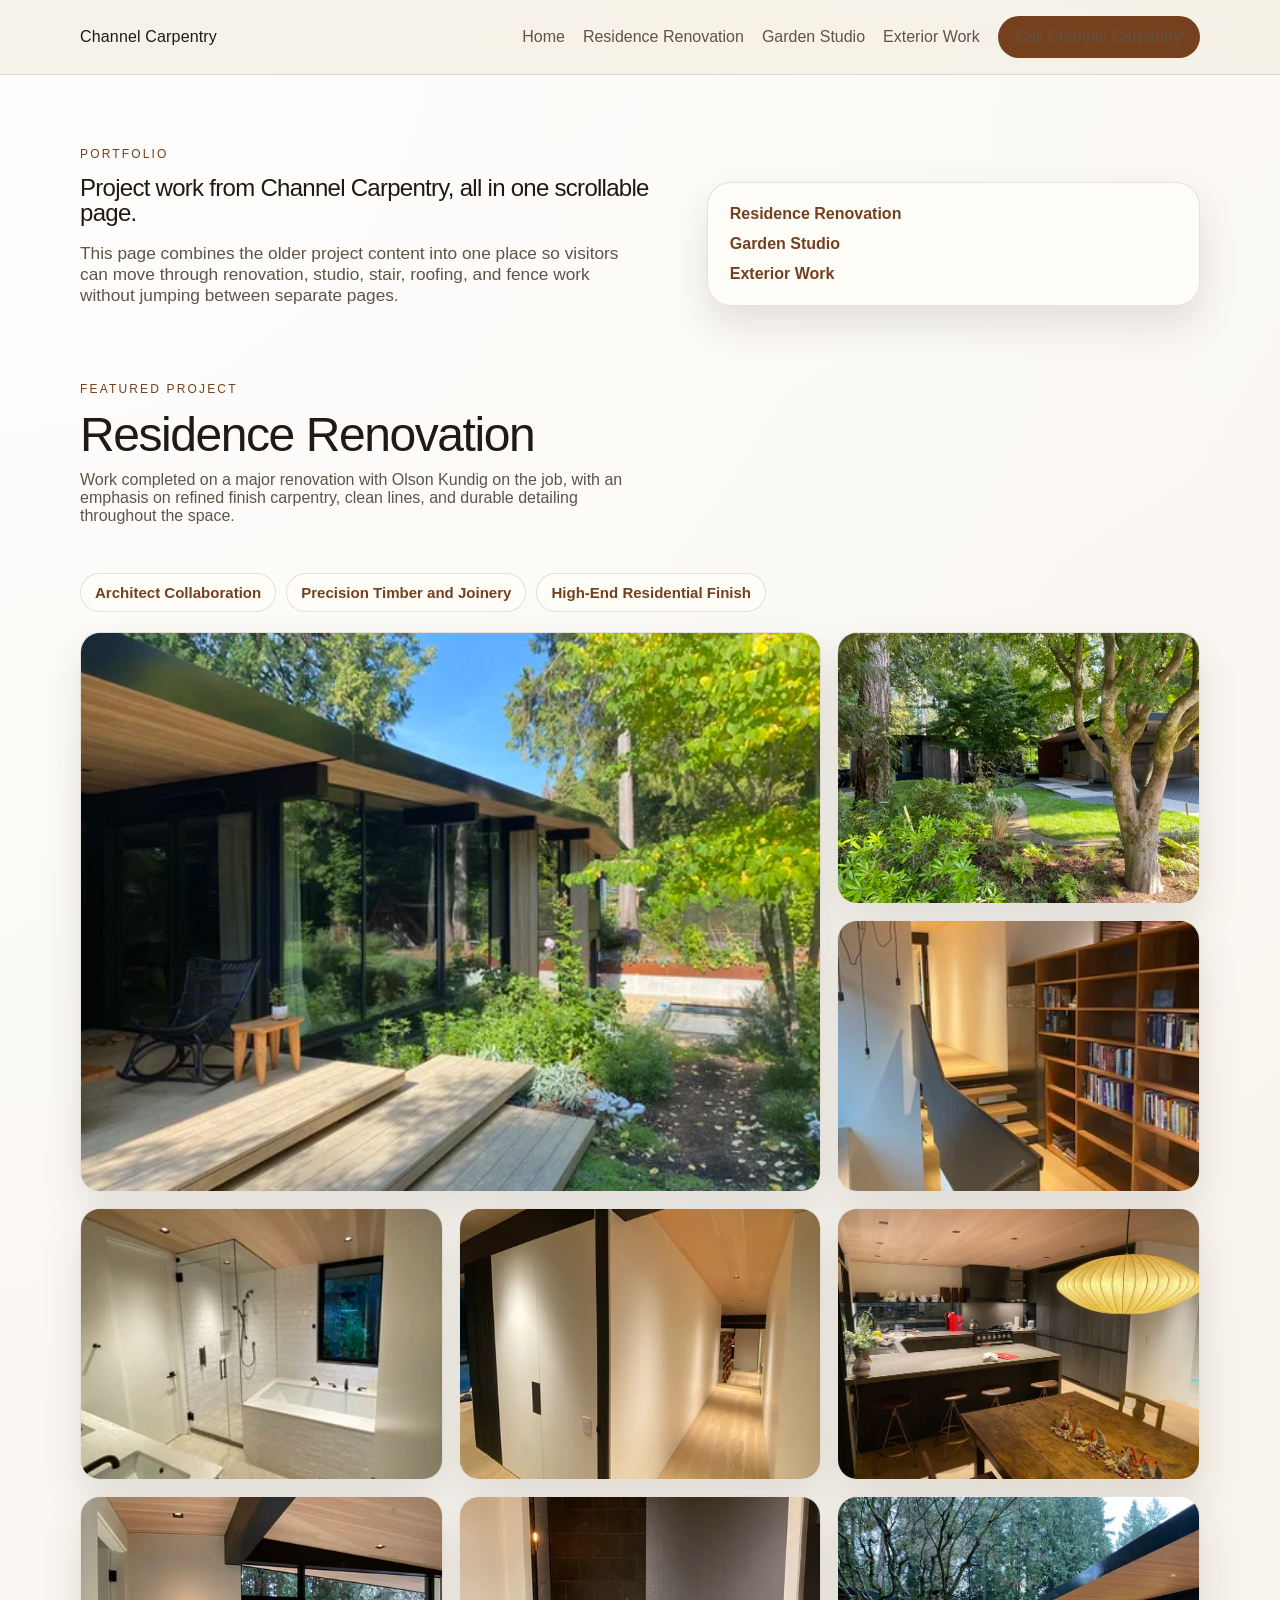
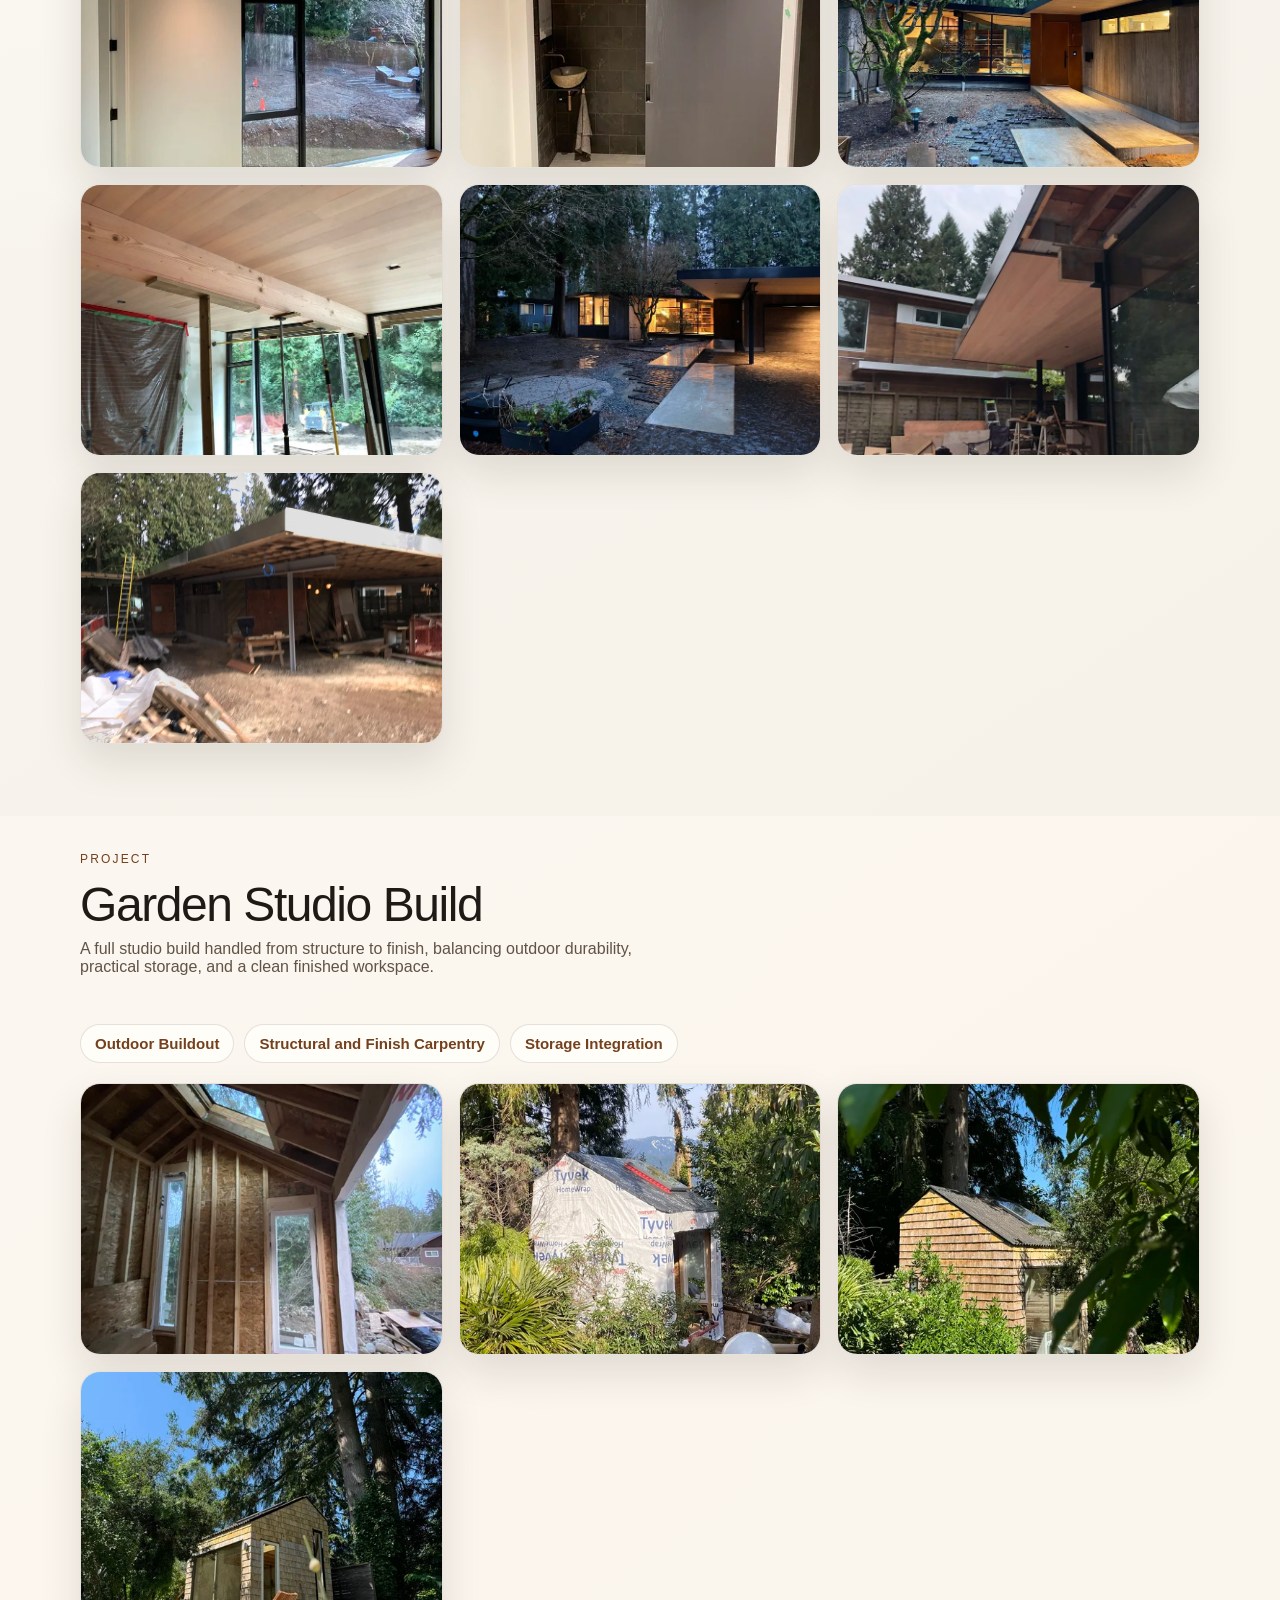
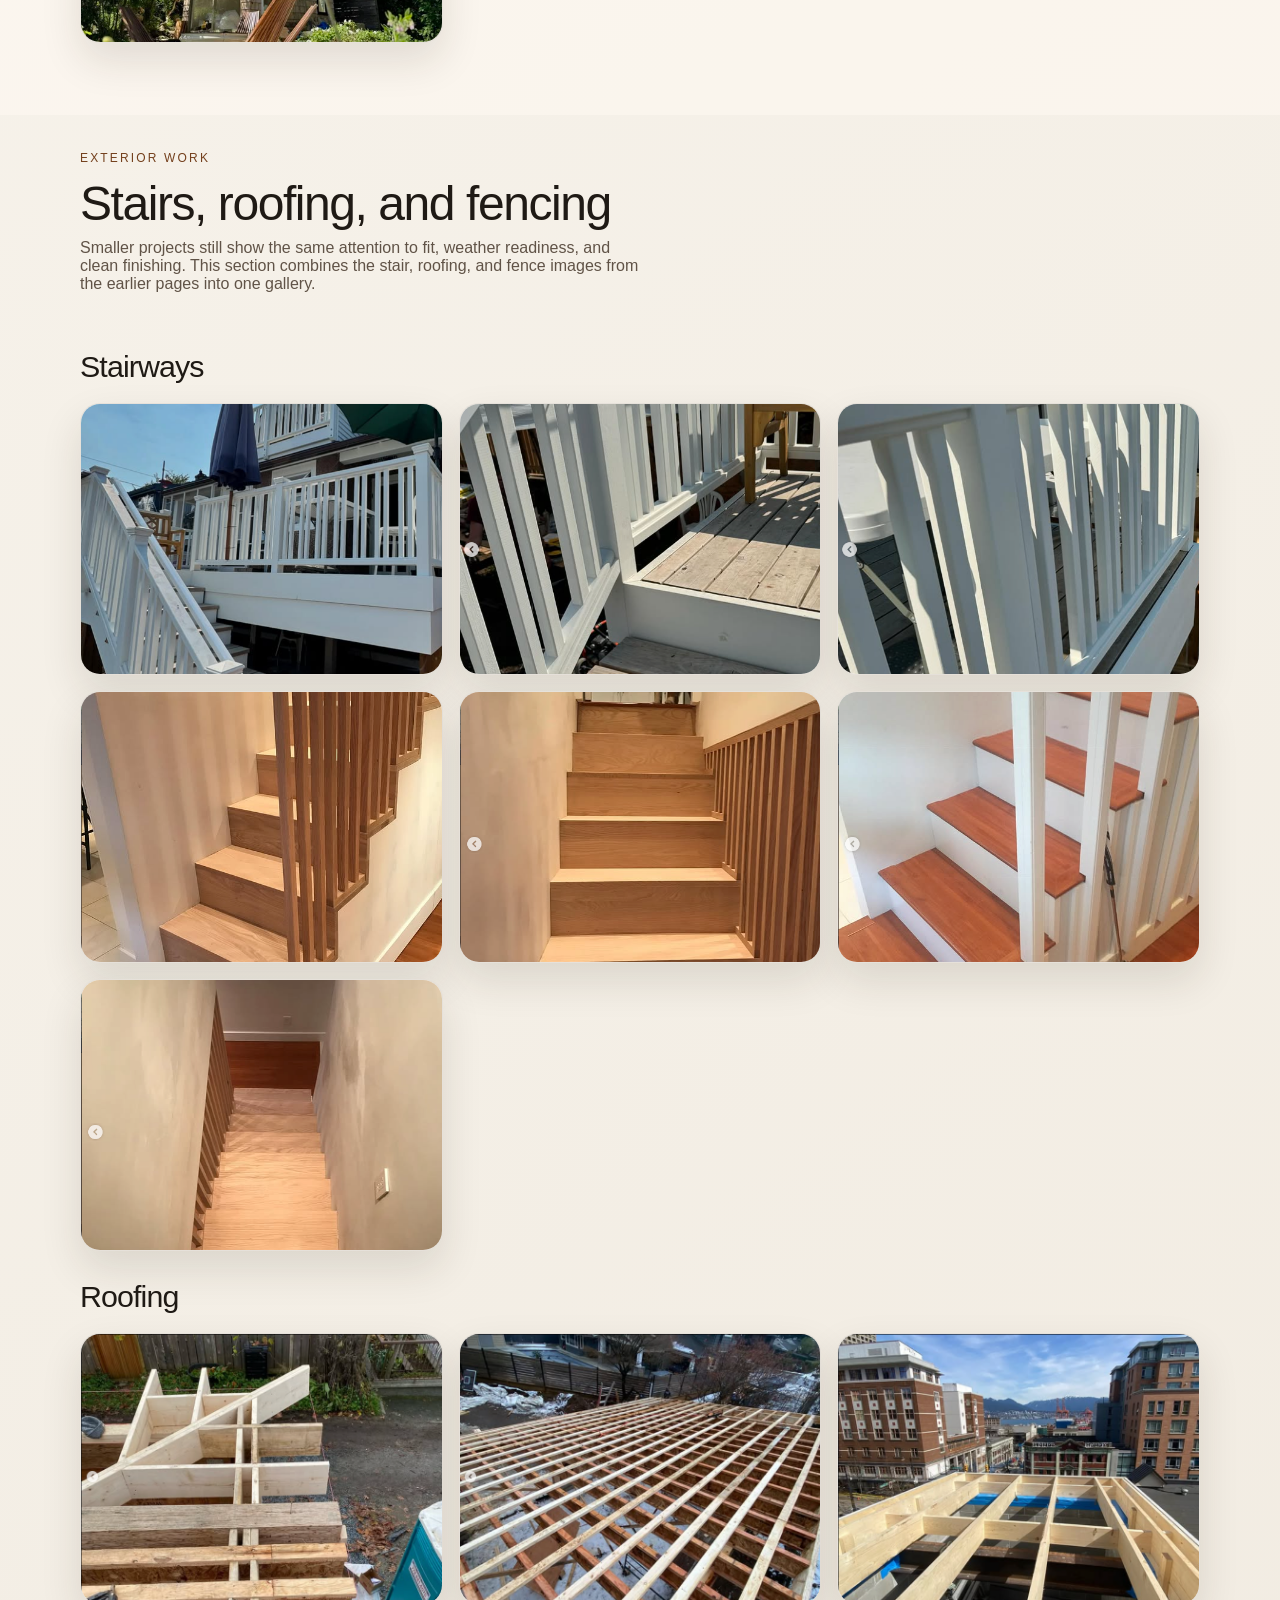
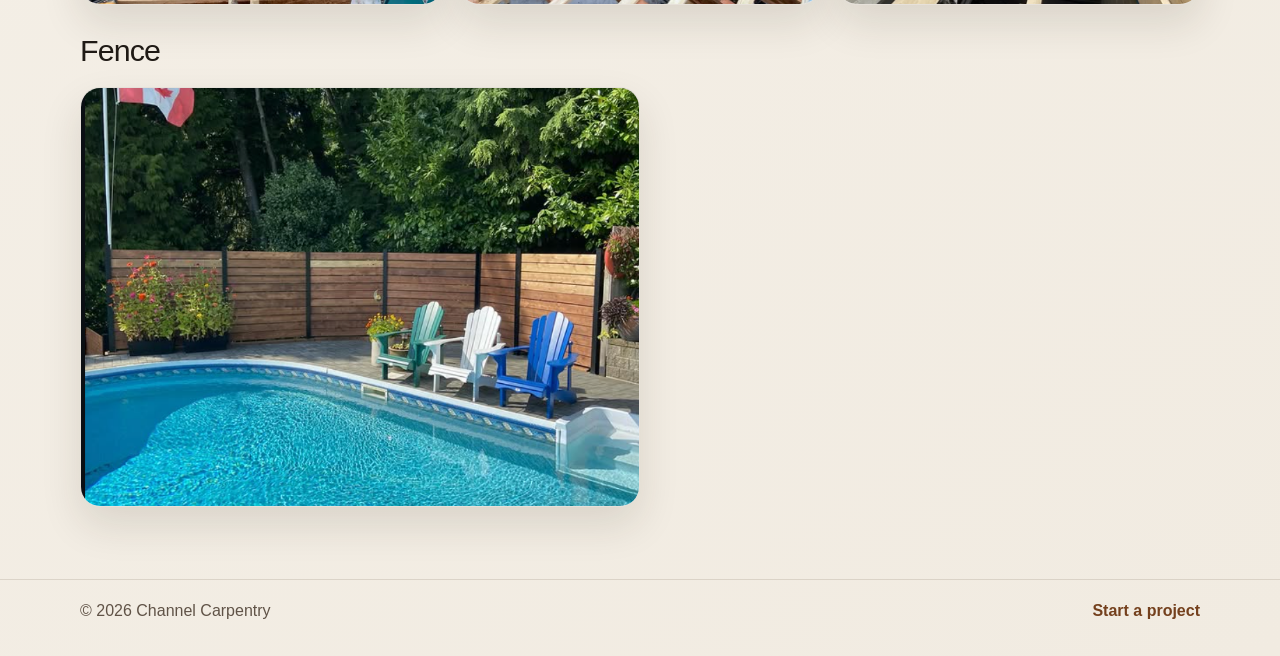
==== portfolio.html @ 4e29123a "Add files via upload" ====
<!DOCTYPE html>
<html lang="en">
  <head>
    <meta charset="UTF-8" />
    <meta name="viewport" content="width=device-width, initial-scale=1.0" />
    <title>Channel Carpentry | Portfolio</title>
    <meta
      name="description"
      content="Channel Carpentry portfolio featuring residential renovations, garden studio work, stairs, roofing, fencing, and exterior carpentry."
    />
    <link rel="stylesheet" href="index.css" />
  </head>
  <body>
    <a class="skip-link" href="#main">Skip to content</a>

    <header class="site-header">
      <div class="container topbar">
        <a class="brand" href="index.html">Channel Carpentry</a>
        <nav class="site-nav" aria-label="Primary navigation">
          <a href="index.html">Home</a>
          <a href="#olson-kundig">Residence Renovation</a>
          <a href="#garden-studio">Garden Studio</a>
          <a href="#exterior-work">Exterior Work</a>
          <a class="call-link" href="tel:+15551234567">Call Channel Carpentry</a>
        </nav>
      </div>
    </header>

    <main id="main">
      <section class="hero portfolio-hero">
        <div class="container portfolio-intro">
          <div>
            <p class="eyebrow">Portfolio</p>
            <h1>Project work from Channel Carpentry, all in one scrollable page.</h1>
            <p class="lead">
              This page combines the older project content into one place so visitors can move through renovation,
              studio, stair, roofing, and fence work without jumping between separate pages.
            </p>
          </div>
          <div class="portfolio-jump-list" aria-label="Portfolio sections">
            <a href="#olson-kundig">Residence Renovation</a>
            <a href="#garden-studio">Garden Studio</a>
            <a href="#exterior-work">Exterior Work</a>
          </div>
        </div>
      </section>

      <section class="section portfolio-section" id="olson-kundig">
        <div class="container portfolio-project">
          <div class="section-head">
            <p class="eyebrow">Featured project</p>
            <h2>Residence Renovation</h2>
            <p>
              Work completed on a major renovation with Olson Kundig on the job, with an emphasis on refined finish
              carpentry, clean lines, and durable detailing throughout the space.
            </p>
          </div>
          <div class="portfolio-meta">
            <span>Architect Collaboration</span>
            <span>Precision Timber and Joinery</span>
            <span>High-End Residential Finish</span>
          </div>
          <div class="portfolio-gallery portfolio-gallery-large">
            <img src="Images/Olson Kundig.webp" alt="Residence renovation overview" />
            <img src="Images/Olson Kundig 2.webp" alt="Hand-crafted panel detail" />
            <img src="Images/Olson Kundig 3.webp" alt="Cabinetry line detail" />
            <img src="Images/Olson Kundig 4.webp" alt="Interior detailing" />
            <img src="Images/Olson Kundig 5.webp" alt="Stair-side wood detailing" />
            <img src="Images/Olson Kundig 6.webp" alt="Built-in finish detail" />
            <img src="Images/Olson Kundig 8.webp" alt="Interior built-in bench" />
            <img src="Images/Olson Kundig 9.webp" alt="Architectural wood finish detail" />
            <img src="Images/Olson Kundig 10.webp" alt="Crafted joinery detail" />
            <img src="Images/Olson Kundig 11.webp" alt="Storage joinery closeup" />
            <img src="Images/Olson Kundig 12.webp" alt="Trim and wall detail" />
            <img src="Images/Olson Kundig 13.webp" alt="Stair and trim detail" />
            <img src="Images/Olson Kundig 14.webp" alt="Finished carpentry installation" />
          </div>
        </div>
      </section>

      <section class="section portfolio-section portfolio-section-muted" id="garden-studio">
        <div class="container portfolio-project">
          <div class="section-head">
            <p class="eyebrow">Project</p>
            <h2>Garden Studio Build</h2>
            <p>
              A full studio build handled from structure to finish, balancing outdoor durability, practical storage,
              and a clean finished workspace.
            </p>
          </div>
          <div class="portfolio-meta">
            <span>Outdoor Buildout</span>
            <span>Structural and Finish Carpentry</span>
            <span>Storage Integration</span>
          </div>
          <div class="portfolio-gallery">
            <img src="Images/Garden Studio.webp" alt="Garden studio overview" />
            <img src="Images/Garden Studio 2.webp" alt="Garden studio side view" />
            <img src="Images/Garden Studio 3.webp" alt="Garden studio cabinetry detail" />
            <img src="Images/Garden Studio 4.webp" alt="Garden studio interior finishing" />
          </div>
        </div>
      </section>

      <section class="section portfolio-section" id="exterior-work">
        <div class="container portfolio-project">
          <div class="section-head">
            <p class="eyebrow">Exterior work</p>
            <h2>Stairs, roofing, and fencing</h2>
            <p>
              Smaller projects still show the same attention to fit, weather readiness, and clean finishing. This section
              combines the stair, roofing, and fence images from the earlier pages into one gallery.
            </p>
          </div>

          <h3 class="portfolio-subhead">Stairways</h3>
          <div class="portfolio-gallery">
            <img src="Images/Outside Stairway.png" alt="Outside stairway overview" />
            <img src="Images/Outside Stairway 2.png" alt="Outside stairway framing and rails" />
            <img src="Images/Outside Stairway 3.png" alt="Outside stairway details" />
            <img src="Images/Stairway 1.png" alt="Stairway handrail and support" />
            <img src="Images/Stairway 2.png" alt="Stairway build work" />
            <img src="Images/Stairway 3.png" alt="Stairway joinery closeup" />
            <img src="Images/Strairway 4.png" alt="Additional stairway detail" />
          </div>

          <h3 class="portfolio-subhead">Roofing</h3>
          <div class="portfolio-gallery">
            <img src="Images/Roofing .png" alt="Roofing millwork and weather protection work" />
            <img src="Images/Roofing 2.png" alt="Roofing flashing and trim" />
            <img src="Images/Roofing 3.png" alt="Roofing edge and cladding finish" />
          </div>

          <h3 class="portfolio-subhead">Fence</h3>
          <div class="portfolio-gallery portfolio-gallery-single">
            <img src="Images/Garden fence.png" alt="Garden fence build and detail" />
          </div>
        </div>
      </section>
    </main>

    <footer class="site-footer">
      <div class="container footer-row">
        <p>© <span id="year"></span> Channel Carpentry</p>
        <p><a href="index.html#contact">Start a project</a></p>
      </div>
    </footer>

    <script src="index.js" defer></script>
  </body>
</html>
---- index.css ----
:root {
  --bg: #fbf8f2;
  --bg-strong: #f1ebe1;
  --surface: rgba(255, 253, 248, 0.92);
  --surface-strong: #fffdf8;
  --text: #1f1a15;
  --muted: #605347;
  --line: rgba(79, 57, 35, 0.14);
  --brand: #9f5c2d;
  --brand-dark: #74401d;
  --shadow: 0 18px 40px rgba(45, 29, 15, 0.12);
  --radius: 24px;
  --container: min(1120px, calc(100% - 32px));
  --sans: "Helvetica Neue", "Avenir Next", "Segoe UI", Arial, sans-serif;
}

*,
*::before,
*::after {
  box-sizing: border-box;
}

html {
  scroll-behavior: smooth;
}

body {
  margin: 0;
  font-family: var(--sans);
  color: var(--text);
  background:
    radial-gradient(circle at top left, rgba(255, 255, 255, 0.92), transparent 34%),
    linear-gradient(145deg, var(--bg), var(--bg-strong));
}

a {
  color: inherit;
}

img {
  display: block;
  max-width: 100%;
}

h1,
h2,
h3 {
  margin: 0;
  font-family: var(--sans);
  line-height: 1.05;
  font-weight: 300;
  letter-spacing: -0.03em;
}

p,
blockquote,
li,
label,
input,
select,
textarea,
button {
  font: inherit;
}

p,
blockquote {
  margin: 0;
  color: var(--muted);
}

.skip-link {
  position: absolute;
  left: -9999px;
}

.skip-link:focus {
  left: 16px;
  top: 16px;
  z-index: 100;
  background: #fff;
  padding: 10px 14px;
  border-radius: 999px;
}

.container {
  width: var(--container);
  margin: 0 auto;
}

.site-header {
  position: sticky;
  top: 0;
  z-index: 20;
  backdrop-filter: blur(14px);
  background: rgba(244, 239, 229, 0.82);
  border-bottom: 1px solid var(--line);
}

.topbar,
.footer-row {
  display: flex;
  align-items: center;
  justify-content: space-between;
  gap: 16px;
}

.topbar {
  min-height: 74px;
}

.brand {
  text-decoration: none;
  font-weight: 500;
  letter-spacing: 0.01em;
}

.site-nav {
  display: flex;
  flex-wrap: wrap;
  align-items: center;
  justify-content: flex-end;
  gap: 18px;
}

.site-nav a {
  text-decoration: none;
  color: var(--muted);
  font-weight: 400;
}

.site-nav a:hover,
.site-nav a:focus-visible,
.brand:hover,
.brand:focus-visible {
  color: var(--brand-dark);
}

.call-link,
.button {
  display: inline-flex;
  align-items: center;
  justify-content: center;
  border-radius: 999px;
  text-decoration: none;
  font-weight: 500;
}

.call-link {
  padding: 12px 18px;
  background: var(--brand-dark);
  color: #fff;
}

.hero,
.section {
  padding: 72px 0;
}

.hero-grid,
.contact-grid {
  display: grid;
  grid-template-columns: minmax(0, 1.05fr) minmax(320px, 0.95fr);
  gap: 28px;
  align-items: center;
}

.hero-copy h1 {
  font-size: clamp(2.8rem, 6vw, 5.1rem);
  max-width: 11ch;
}

.hero-logo-wrap {
  max-width: 520px;
}

.hero-logo {
  width: 100%;
  max-width: 520px;
  height: auto;
}

.eyebrow {
  margin-bottom: 14px;
  text-transform: uppercase;
  letter-spacing: 0.18em;
  font-size: 0.75rem;
  font-weight: 500;
  color: var(--brand-dark);
}

.lead {
  margin-top: 18px;
  max-width: 58ch;
  font-size: 1.08rem;
}

.hero-actions {
  display: flex;
  flex-wrap: wrap;
  gap: 14px;
  margin-top: 26px;
}

.button {
  border: 0;
  padding: 14px 22px;
  cursor: pointer;
  background: linear-gradient(135deg, var(--brand), #b8763f);
  color: #fff;
  box-shadow: var(--shadow);
}

.button-secondary {
  background: transparent;
  color: var(--brand-dark);
  border: 1px solid rgba(116, 64, 29, 0.2);
  box-shadow: none;
}

.hero-points {
  display: grid;
  gap: 10px;
  padding-left: 20px;
  margin: 28px 0 0;
  color: var(--muted);
}

.hero-media {
  margin: 0;
  overflow: hidden;
  border-radius: calc(var(--radius) + 8px);
  background: var(--surface-strong);
  border: 1px solid var(--line);
  box-shadow: var(--shadow);
}

.hero-media img {
  width: 100%;
  aspect-ratio: 4 / 5;
  object-fit: cover;
}

.section-head {
  max-width: 64ch;
  margin-bottom: 28px;
}

.section-head h2 {
  font-size: clamp(2rem, 4vw, 3rem);
  margin-bottom: 10px;
}

.services-section,
.contact-section {
  background: rgba(255, 250, 242, 0.55);
}

.reviews-section {
  background:
    linear-gradient(180deg, rgba(255, 255, 255, 0.12), rgba(159, 92, 45, 0.06)),
    transparent;
}

.portfolio-hero {
  padding-bottom: 40px;
}

.portfolio-intro {
  display: grid;
  grid-template-columns: minmax(0, 1.1fr) minmax(260px, 0.9fr);
  gap: 24px;
  align-items: end;
}

.portfolio-jump-list {
  display: grid;
  gap: 12px;
  padding: 22px;
  border: 1px solid var(--line);
  border-radius: var(--radius);
  background: var(--surface);
  box-shadow: var(--shadow);
}

.portfolio-jump-list a {
  text-decoration: none;
  color: var(--brand-dark);
  font-weight: 800;
}

.portfolio-section {
  padding-top: 36px;
}

.portfolio-section-muted {
  background: rgba(255, 250, 242, 0.55);
}

.portfolio-project {
  display: grid;
  gap: 20px;
}

.portfolio-meta {
  display: flex;
  flex-wrap: wrap;
  gap: 10px;
}

.portfolio-meta span {
  padding: 10px 14px;
  border-radius: 999px;
  border: 1px solid var(--line);
  background: var(--surface-strong);
  color: var(--brand-dark);
  font-size: 0.94rem;
  font-weight: 800;
}

.portfolio-gallery {
  display: grid;
  grid-template-columns: repeat(3, minmax(0, 1fr));
  gap: 16px;
}

.portfolio-gallery img {
  width: 100%;
  aspect-ratio: 4 / 3;
  object-fit: cover;
  border-radius: 20px;
  border: 1px solid var(--line);
  background: var(--surface-strong);
  box-shadow: var(--shadow);
}

.portfolio-gallery-large img:first-child {
  grid-column: span 2;
  grid-row: span 2;
  aspect-ratio: auto;
  min-height: 100%;
}

.portfolio-subhead {
  margin-top: 10px;
  font-size: clamp(1.4rem, 3vw, 1.9rem);
}

.portfolio-gallery-single {
  grid-template-columns: minmax(0, 560px);
}

.services-grid,
.reviews-grid {
  display: grid;
  grid-template-columns: repeat(2, minmax(0, 1fr));
  gap: 20px;
}

.info-card,
.review-card,
.contact-form,
.contact-panel {
  background: var(--surface);
  border: 1px solid var(--line);
  border-radius: var(--radius);
  box-shadow: var(--shadow);
}

.info-card,
.review-card {
  padding: 24px;
}

.info-card h3,
.review-card .reviewer {
  color: var(--text);
}

.info-card p,
.review-card blockquote {
  margin-top: 12px;
}

.stars {
  color: var(--brand);
  letter-spacing: 0.16em;
  margin-bottom: 12px;
}

.reviewer {
  margin-top: 16px;
  font-weight: 800;
}

.contact-copy {
  display: grid;
  gap: 16px;
}

.contact-panel {
  padding: 18px 20px;
}

.contact-label {
  font-size: 0.8rem;
  text-transform: uppercase;
  letter-spacing: 0.14em;
  color: var(--brand-dark);
}

.contact-value {
  margin-top: 6px;
  display: inline-block;
  text-decoration: none;
  color: var(--text);
  font-size: 1.2rem;
  font-weight: 500;
}

.contact-form {
  padding: 24px;
  display: grid;
  gap: 16px;
}

.contact-form label {
  display: grid;
  gap: 8px;
  color: var(--text);
  font-weight: 700;
}

.contact-form input,
.contact-form select,
.contact-form textarea {
  width: 100%;
  padding: 14px 16px;
  border: 1px solid rgba(79, 57, 35, 0.16);
  border-radius: 16px;
  background: #fffdf9;
  color: var(--text);
}

.contact-form textarea {
  resize: vertical;
  min-height: 140px;
}

.contact-form input:focus,
.contact-form select:focus,
.contact-form textarea:focus {
  outline: 2px solid rgba(159, 92, 45, 0.24);
  border-color: var(--brand);
}

.form-note {
  font-size: 0.92rem;
}

.site-footer {
  padding: 22px 0 36px;
  border-top: 1px solid var(--line);
}

.site-footer p {
  color: var(--muted);
}

.site-footer a {
  text-decoration: none;
  color: var(--brand-dark);
  font-weight: 800;
}

@media (max-width: 860px) {
  .hero,
  .section {
    padding: 56px 0;
  }

  .hero-grid,
  .contact-grid,
  .services-grid,
  .reviews-grid,
  .portfolio-intro,
  .portfolio-gallery {
    grid-template-columns: 1fr;
  }

  .hero-copy h1 {
    max-width: none;
  }

  .portfolio-gallery-large img:first-child {
    grid-column: auto;
    grid-row: auto;
    aspect-ratio: 4 / 3;
  }

  .topbar,
  .footer-row {
    flex-direction: column;
    align-items: flex-start;
    padding: 14px 0;
  }

  .site-nav {
    justify-content: flex-start;
  }

  .portfolio-gallery-single {
    grid-template-columns: 1fr;
  }
}

@media (max-width: 560px) {
  .site-nav {
    gap: 12px;
  }

  .call-link,
  .button,
  .button-secondary {
    width: 100%;
  }

  .hero-actions {
    display: grid;
  }
}
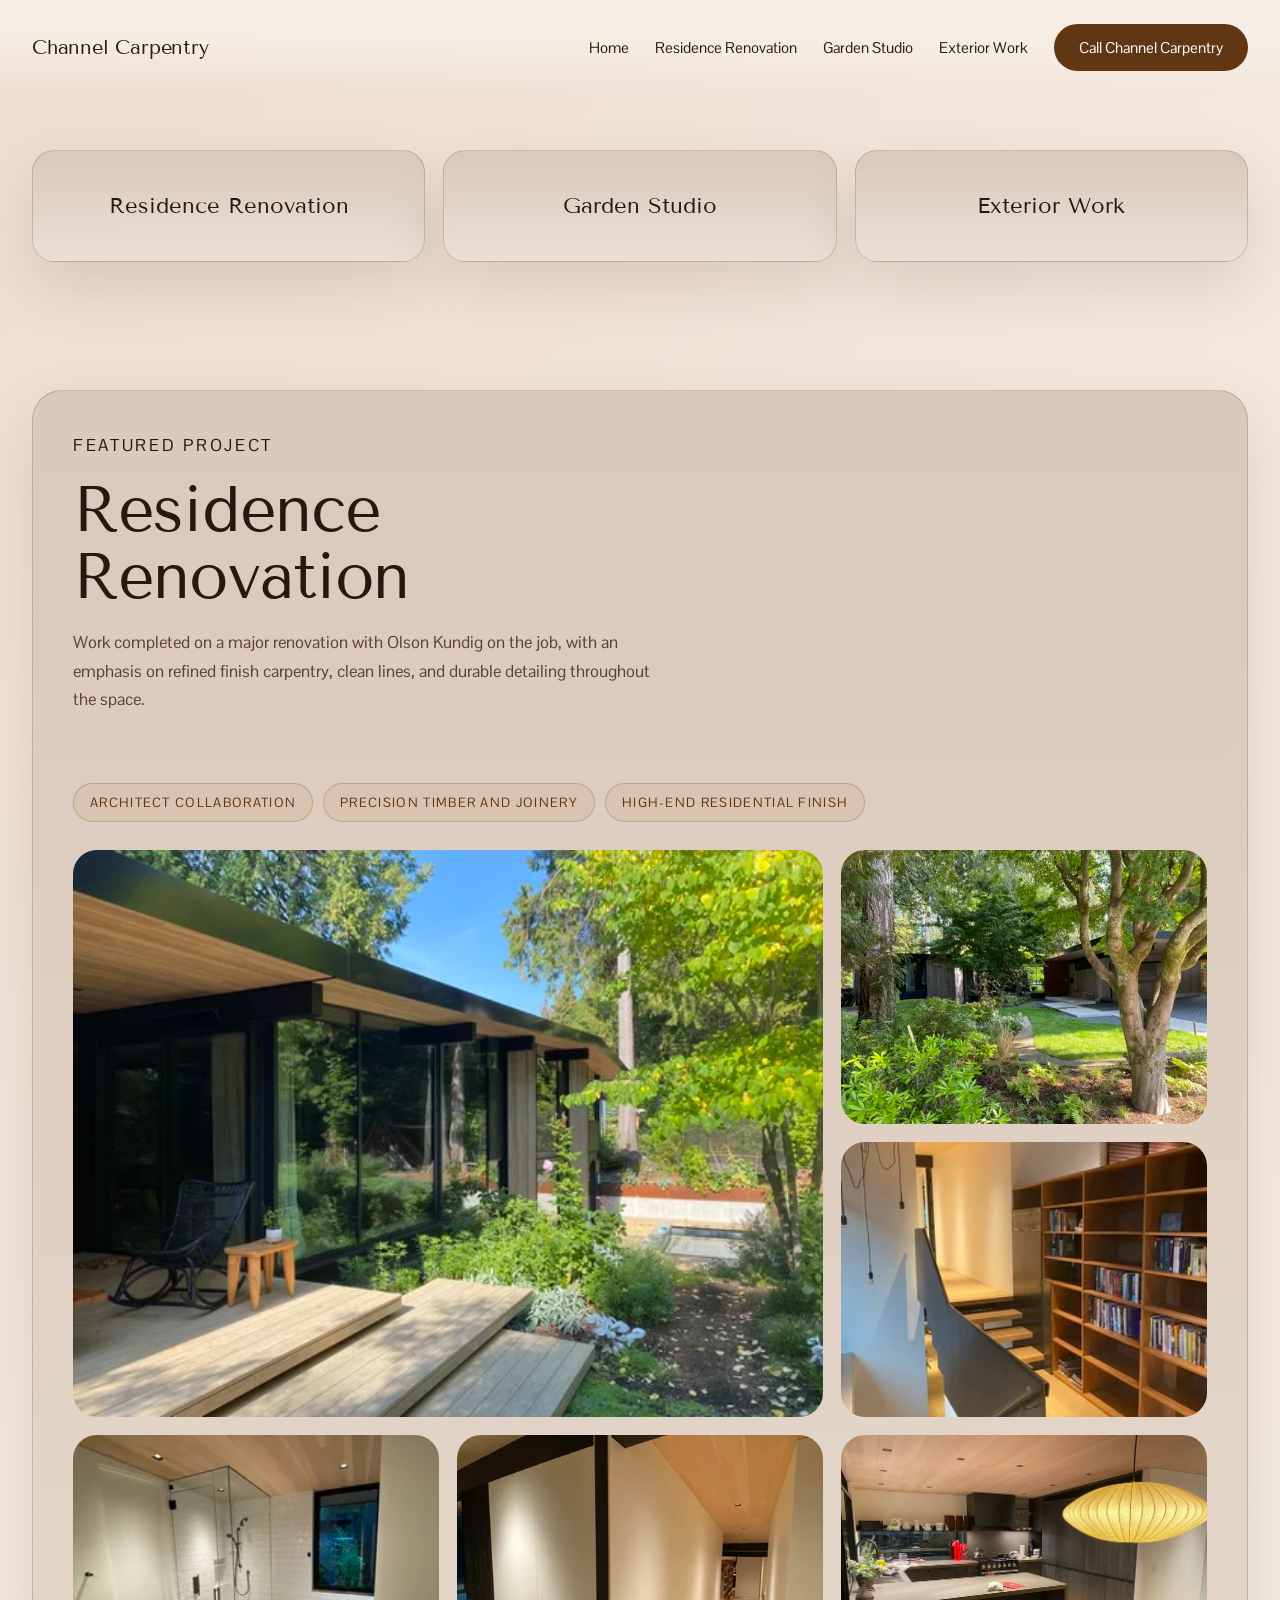
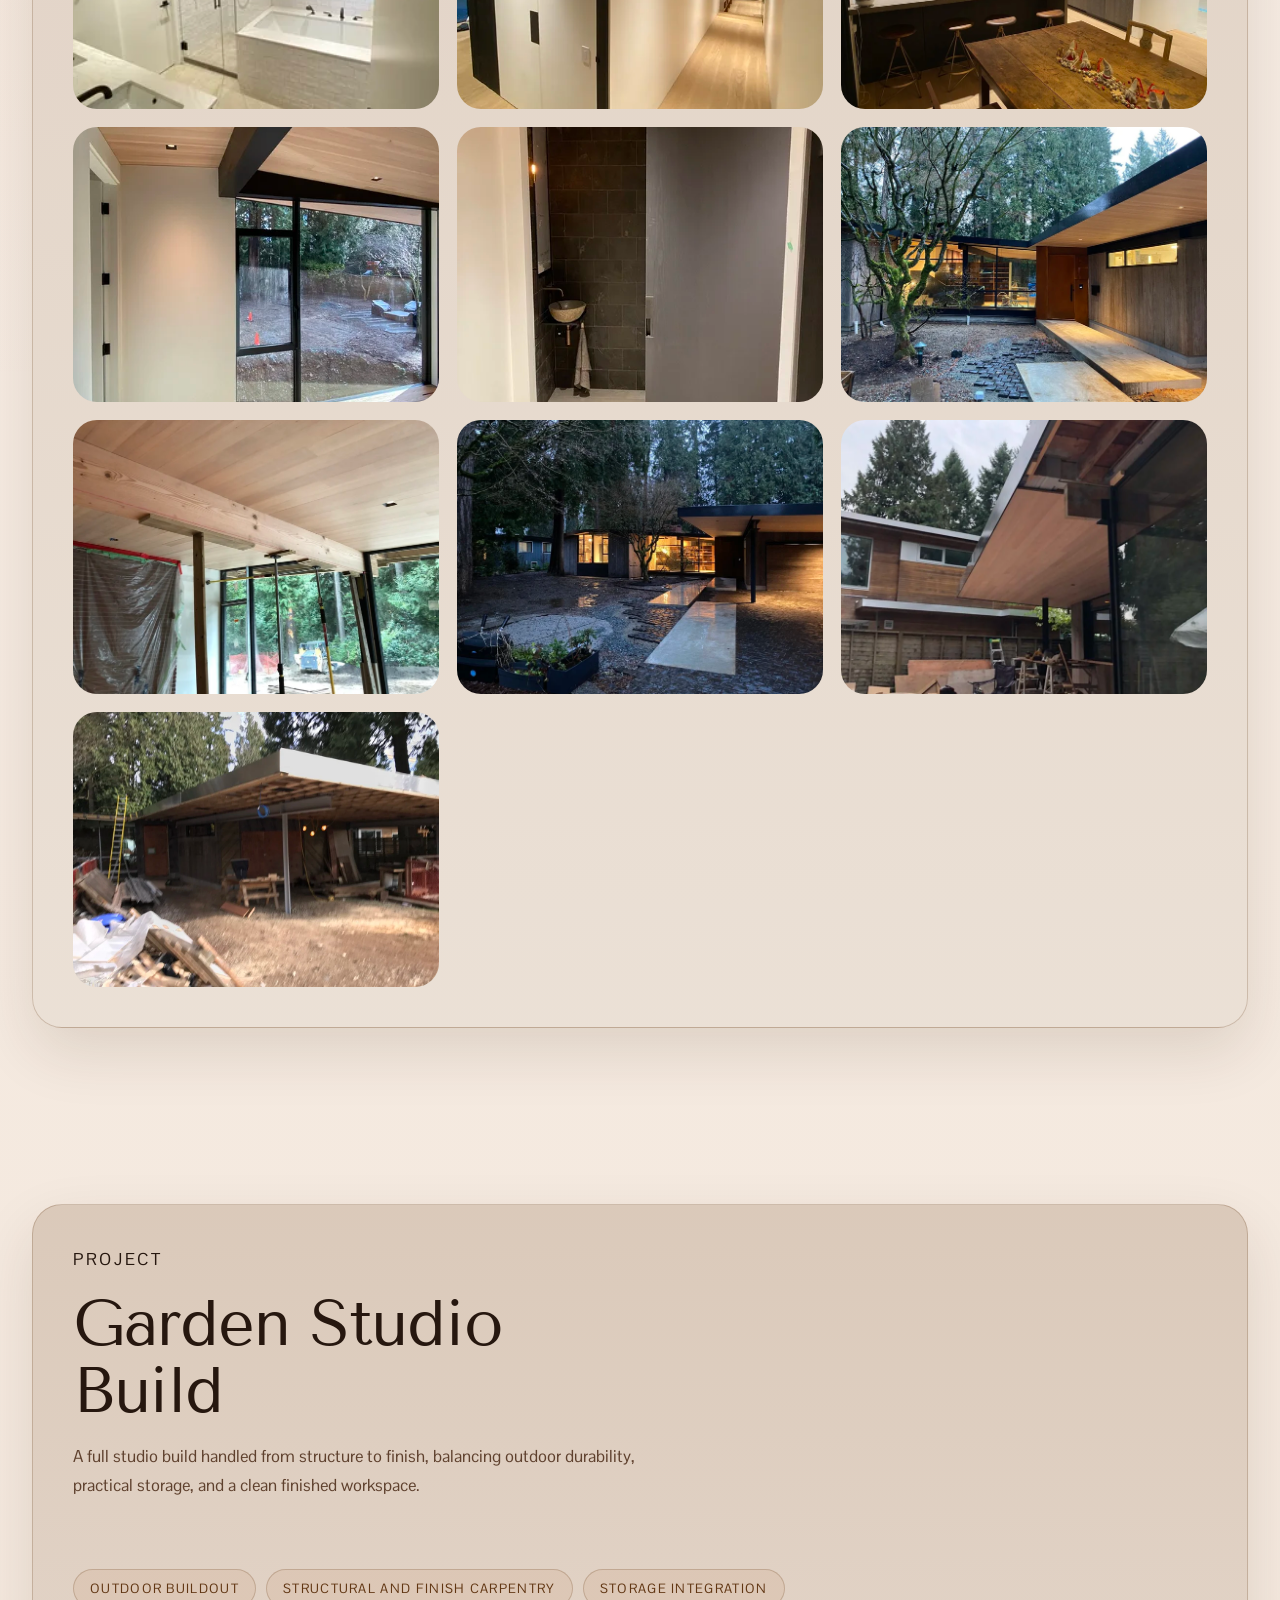
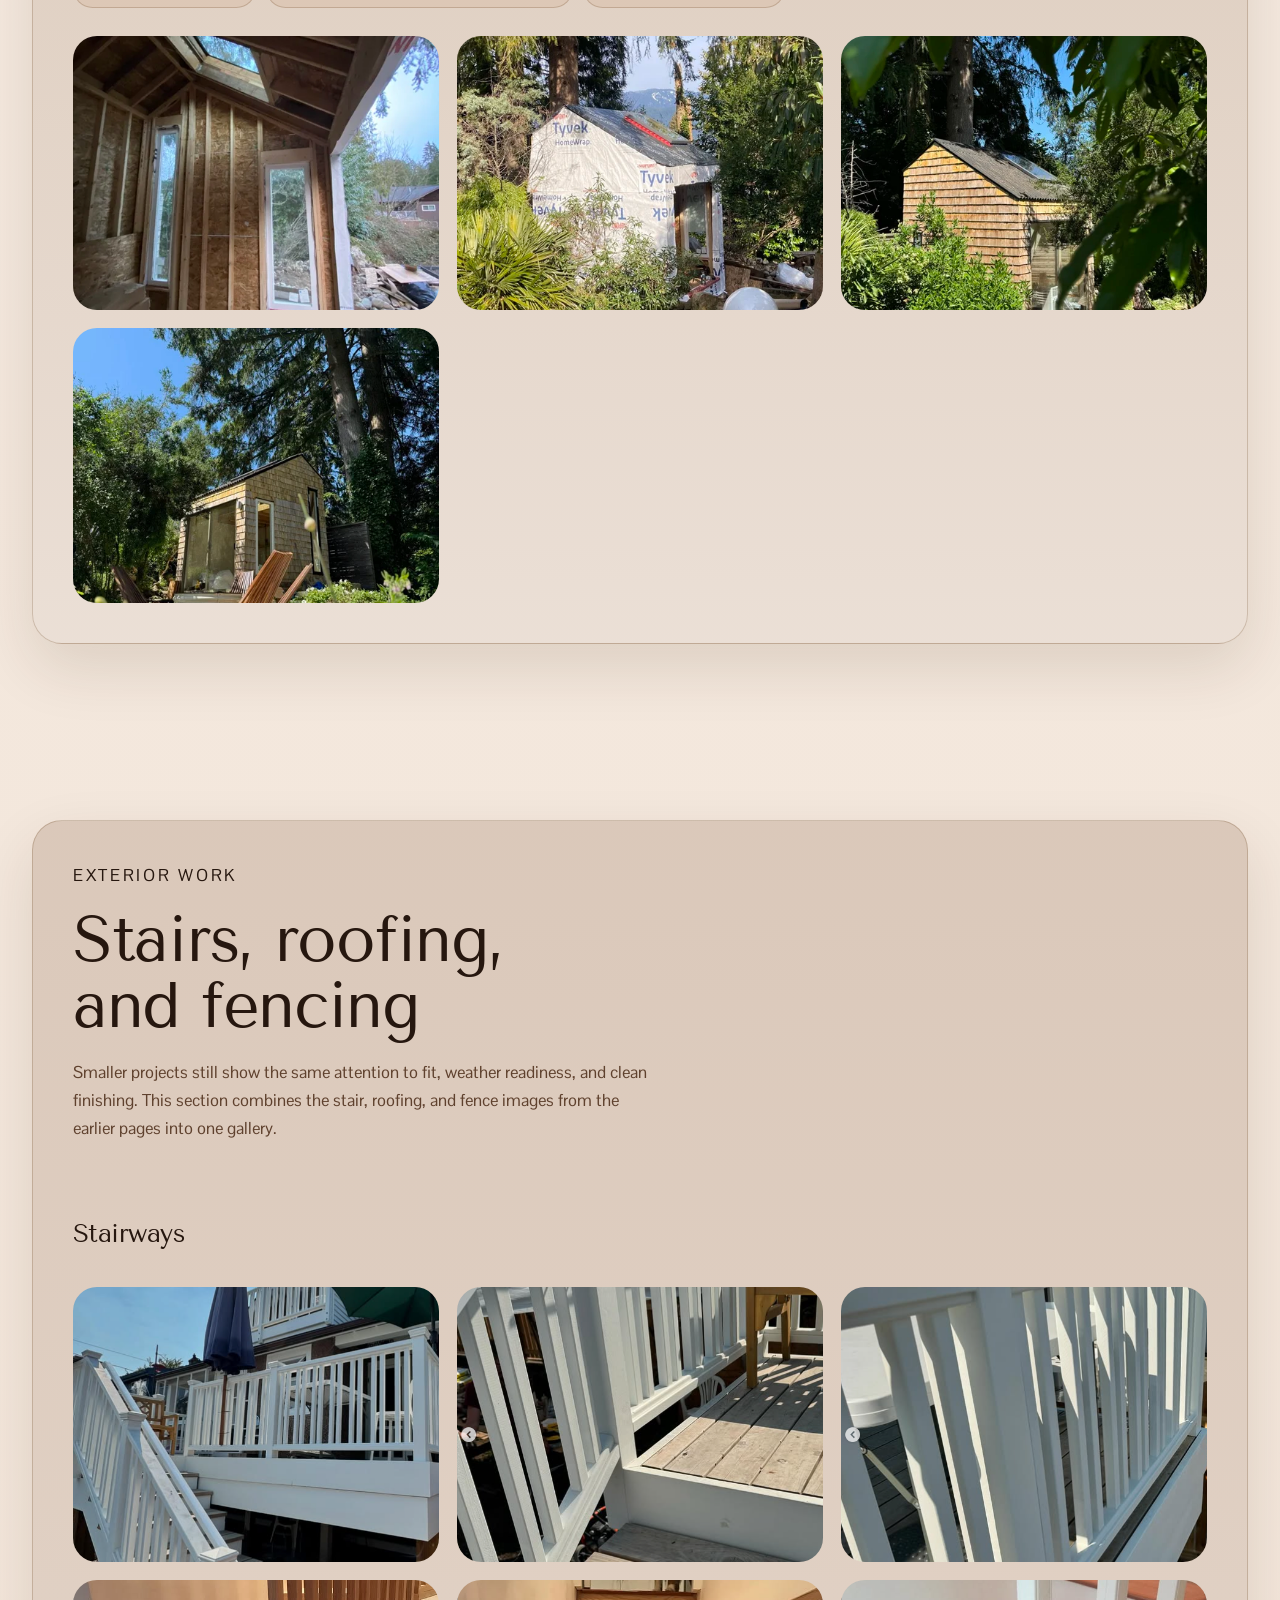
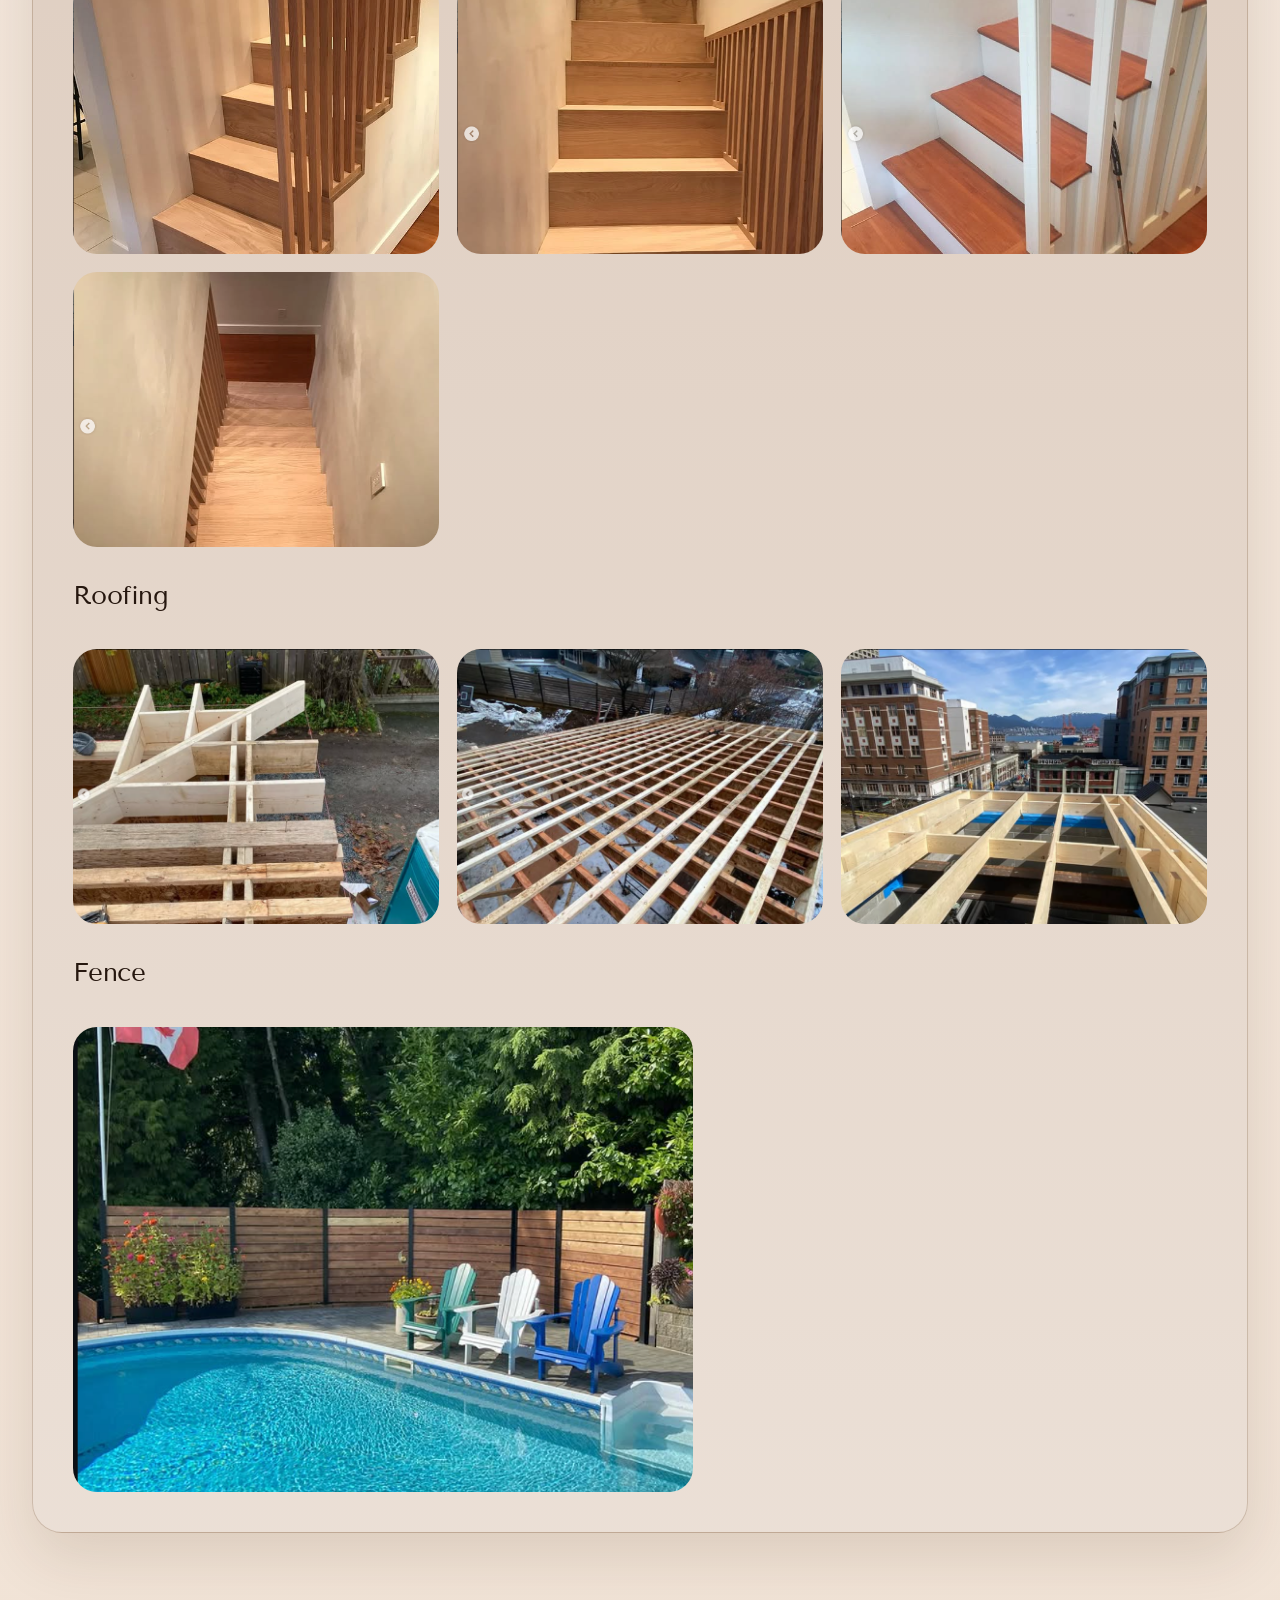
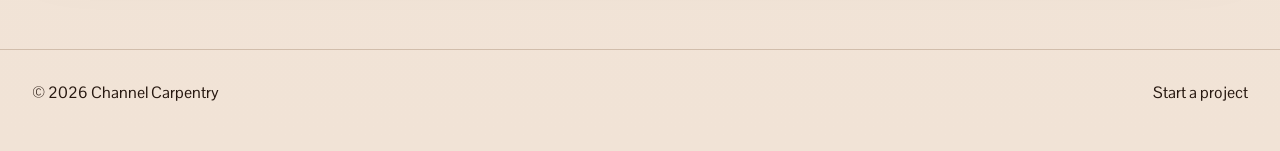
==== commit 92dc9969: "Homepage and portfolio redesign" ====
--- a/portfolio.html
+++ b/portfolio.html
@@ -10,7 +10,7 @@
     />
     <link rel="stylesheet" href="index.css" />
   </head>
-  <body>
+  <body class="portfolio-page">
     <a class="skip-link" href="#main">Skip to content</a>
 
     <header class="site-header">
@@ -29,14 +29,6 @@
     <main id="main">
       <section class="hero portfolio-hero">
         <div class="container portfolio-intro">
-          <div>
-            <p class="eyebrow">Portfolio</p>
-            <h1>Project work from Channel Carpentry, all in one scrollable page.</h1>
-            <p class="lead">
-              This page combines the older project content into one place so visitors can move through renovation,
-              studio, stair, roofing, and fence work without jumping between separate pages.
-            </p>
-          </div>
           <div class="portfolio-jump-list" aria-label="Portfolio sections">
             <a href="#olson-kundig">Residence Renovation</a>
             <a href="#garden-studio">Garden Studio</a>
--- a/index.css
+++ b/index.css
@@ -1,17 +1,22 @@
+@import url("https://fonts.googleapis.com/css2?family=Pontano+Sans:wght@400;700&family=Tenor+Sans&display=swap");
+
 :root {
-  --bg: #fbf8f2;
-  --bg-strong: #f1ebe1;
-  --surface: rgba(255, 253, 248, 0.92);
-  --surface-strong: #fffdf8;
-  --text: #1f1a15;
-  --muted: #605347;
-  --line: rgba(79, 57, 35, 0.14);
-  --brand: #9f5c2d;
-  --brand-dark: #74401d;
-  --shadow: 0 18px 40px rgba(45, 29, 15, 0.12);
-  --radius: 24px;
-  --container: min(1120px, calc(100% - 32px));
-  --sans: "Helvetica Neue", "Avenir Next", "Segoe UI", Arial, sans-serif;
+  --bg: #f6eee6;
+  --surface: #d9c7b8;
+  --surface-strong: #eadfd5;
+  --text: #26170f;
+  --muted: #5f412e;
+  --line: rgba(97, 54, 19, 0.22);
+  --line-strong: #613613;
+  --accent: #613613;
+  --accent-soft: #ba733d;
+  --accent-deep: #6b2b06;
+  --accent-mid: #7f461b;
+  --container: min(1400px, calc(100% - 64px));
+  --body: "Pontano Sans", "Helvetica Neue", Arial, sans-serif;
+  --display: "Tenor Sans", Georgia, serif;
+  --radius: 30px;
+  --shadow: 0 24px 60px rgba(58, 31, 12, 0.12);
 }
 
 *,
@@ -22,15 +27,22 @@
 
 html {
   scroll-behavior: smooth;
+  background:
+    radial-gradient(circle at top left, rgba(186, 115, 61, 0.14), transparent 30%),
+    linear-gradient(180deg, #f7eee6 0%, #f1e3d6 100%);
 }
 
 body {
   margin: 0;
-  font-family: var(--sans);
+  font-family: var(--body);
   color: var(--text);
   background:
-    radial-gradient(circle at top left, rgba(255, 255, 255, 0.92), transparent 34%),
-    linear-gradient(145deg, var(--bg), var(--bg-strong));
+    radial-gradient(circle at top left, rgba(186, 115, 61, 0.14), transparent 30%),
+    linear-gradient(180deg, #f7eee6 0%, #f1e3d6 100%);
+}
+
+.home-page {
+  background: transparent;
 }
 
 a {
@@ -46,10 +58,10 @@
 h2,
 h3 {
   margin: 0;
-  font-family: var(--sans);
-  line-height: 1.05;
-  font-weight: 300;
-  letter-spacing: -0.03em;
+  font-family: var(--display);
+  font-weight: 400;
+  line-height: 1.04;
+  letter-spacing: -0.02em;
 }
 
 p,
@@ -69,6 +81,10 @@
   color: var(--muted);
 }
 
+ul {
+  margin: 0;
+}
+
 .skip-link {
   position: absolute;
   left: -9999px;
@@ -80,6 +96,7 @@
   z-index: 100;
   background: #fff;
   padding: 10px 14px;
+  border: 1px solid var(--line-strong);
   border-radius: 999px;
 }
 
@@ -92,8 +109,7 @@
   position: sticky;
   top: 0;
   z-index: 20;
-  backdrop-filter: blur(14px);
-  background: rgba(244, 239, 229, 0.82);
+  background: rgba(251, 246, 241, 0.94);
   border-bottom: 1px solid var(--line);
 }
 
@@ -102,17 +118,18 @@
   display: flex;
   align-items: center;
   justify-content: space-between;
-  gap: 16px;
+  gap: 24px;
 }
 
 .topbar {
-  min-height: 74px;
+  min-height: 86px;
 }
 
 .brand {
   text-decoration: none;
-  font-weight: 500;
-  letter-spacing: 0.01em;
+  font-family: var(--display);
+  font-size: 1.25rem;
+  letter-spacing: -0.01em;
 }
 
 .site-nav {
@@ -120,20 +137,20 @@
   flex-wrap: wrap;
   align-items: center;
   justify-content: flex-end;
-  gap: 18px;
+  gap: 26px;
 }
 
 .site-nav a {
   text-decoration: none;
-  color: var(--muted);
-  font-weight: 400;
+  color: var(--text);
+  font-size: 0.95rem;
 }
 
 .site-nav a:hover,
 .site-nav a:focus-visible,
 .brand:hover,
 .brand:focus-visible {
-  color: var(--brand-dark);
+  color: var(--accent);
 }
 
 .call-link,
@@ -141,98 +158,119 @@
   display: inline-flex;
   align-items: center;
   justify-content: center;
+  text-decoration: none;
+  border: 1px solid transparent;
   border-radius: 999px;
-  text-decoration: none;
-  font-weight: 500;
+  transition: background-color 0.2s ease, color 0.2s ease, opacity 0.2s ease;
+  background: var(--accent);
+  color: #fff;
 }
 
 .call-link {
-  padding: 12px 18px;
-  background: var(--brand-dark);
+  padding: 13px 24px;
+}
+
+.site-nav .call-link,
+.site-nav .call-link:hover,
+.site-nav .call-link:focus-visible {
   color: #fff;
+}
+
+.call-link:hover,
+.button:hover,
+.call-link:focus-visible,
+.button:focus-visible {
+  background: var(--accent-deep);
 }
 
 .hero,
 .section {
-  padding: 72px 0;
+  padding: 88px 0;
 }
 
 .hero-grid,
 .contact-grid {
   display: grid;
   grid-template-columns: minmax(0, 1.05fr) minmax(320px, 0.95fr);
-  gap: 28px;
-  align-items: center;
+  gap: 56px;
+  align-items: start;
+}
+
+.hero-copy {
+  display: grid;
+  align-content: start;
+  gap: 0;
+  padding-top: 28px;
 }
 
 .hero-copy h1 {
-  font-size: clamp(2.8rem, 6vw, 5.1rem);
-  max-width: 11ch;
+  max-width: 24rem;
+  font-size: clamp(3.1rem, 6vw, 6rem);
 }
 
 .hero-logo-wrap {
-  max-width: 520px;
+  margin-top: 6px;
+  max-width: 560px;
 }
 
 .hero-logo {
   width: 100%;
-  max-width: 520px;
+  max-width: 560px;
   height: auto;
 }
 
 .eyebrow {
-  margin-bottom: 14px;
+  margin-bottom: 18px;
+  color: var(--text);
+  font-size: 0.78rem;
+  letter-spacing: 0.16em;
   text-transform: uppercase;
-  letter-spacing: 0.18em;
-  font-size: 0.75rem;
-  font-weight: 500;
-  color: var(--brand-dark);
 }
 
 .lead {
-  margin-top: 18px;
-  max-width: 58ch;
-  font-size: 1.08rem;
+  margin-top: 28px;
+  max-width: 56ch;
+  font-size: 1.18rem;
+  line-height: 1.65;
 }
 
 .hero-actions {
   display: flex;
   flex-wrap: wrap;
   gap: 14px;
-  margin-top: 26px;
+  margin-top: 30px;
 }
 
 .button {
-  border: 0;
-  padding: 14px 22px;
+  padding: 14px 24px;
   cursor: pointer;
-  background: linear-gradient(135deg, var(--brand), #b8763f);
+}
+
+.button-secondary {
+  background: var(--accent);
+  border-color: transparent;
   color: #fff;
-  box-shadow: var(--shadow);
-}
-
-.button-secondary {
-  background: transparent;
-  color: var(--brand-dark);
-  border: 1px solid rgba(116, 64, 29, 0.2);
-  box-shadow: none;
+}
+
+.button-secondary:hover,
+.button-secondary:focus-visible {
+  background: var(--accent-deep);
+  color: #fff;
 }
 
 .hero-points {
   display: grid;
   gap: 10px;
   padding-left: 20px;
-  margin: 28px 0 0;
+  margin-top: 32px;
   color: var(--muted);
+  line-height: 1.6;
 }
 
 .hero-media {
   margin: 0;
   overflow: hidden;
-  border-radius: calc(var(--radius) + 8px);
-  background: var(--surface-strong);
-  border: 1px solid var(--line);
-  box-shadow: var(--shadow);
+  background: var(--surface);
 }
 
 .hero-media img {
@@ -241,65 +279,387 @@
   object-fit: cover;
 }
 
+.home-page .site-header {
+  position: absolute;
+  width: 100%;
+  background: linear-gradient(180deg, rgba(246, 238, 230, 0.98) 0%, rgba(246, 238, 230, 0.88) 38%, rgba(246, 238, 230, 0.62) 62%, rgba(246, 238, 230, 0.28) 82%, transparent 100%);
+  border-bottom: 0;
+}
+
+.portfolio-page .site-header {
+  background: linear-gradient(180deg, rgba(246, 238, 230, 0.98) 0%, rgba(246, 238, 230, 0.88) 38%, rgba(246, 238, 230, 0.62) 62%, rgba(246, 238, 230, 0.28) 82%, transparent 100%);
+  border-bottom: 0;
+}
+
+.home-page .topbar {
+  min-height: 94px;
+}
+
+.portfolio-page .topbar {
+  min-height: 94px;
+}
+
+.home-page .brand,
+.portfolio-page .brand,
+.home-page .site-nav a:not(.call-link) {
+  color: #2d1b11;
+  text-shadow: 0 1px 0 rgba(255, 255, 255, 0.3);
+}
+
+.portfolio-page .site-nav a:not(.call-link) {
+  color: #2d1b11;
+  text-shadow: 0 1px 0 rgba(255, 255, 255, 0.3);
+}
+
+.home-page .site-nav a:not(.call-link):hover,
+.home-page .site-nav a:not(.call-link):focus-visible,
+.portfolio-page .site-nav a:not(.call-link):hover,
+.portfolio-page .site-nav a:not(.call-link):focus-visible,
+.home-page .brand:hover,
+.home-page .brand:focus-visible,
+.portfolio-page .brand:hover,
+.portfolio-page .brand:focus-visible {
+  color: var(--accent-deep);
+}
+
+.home-page .hero-home {
+  position: relative;
+  min-height: 100vh;
+  display: grid;
+  align-items: center;
+  padding: 124px 0 72px;
+  background:
+    linear-gradient(180deg, rgba(107, 43, 6, 0.22) 0%, rgba(97, 54, 19, 0.38) 42%, rgba(45, 27, 17, 0.56) 100%),
+    url("Images/Olson Kundig 10.webp") center center / cover no-repeat;
+}
+
+.home-page .hero-home::before {
+  content: "";
+  position: absolute;
+  inset: 0;
+  background:
+    linear-gradient(180deg, rgba(246, 238, 230, 0.42) 0%, rgba(246, 238, 230, 0.24) 18%, rgba(186, 115, 61, 0.12) 38%, rgba(127, 70, 27, 0.12) 58%, rgba(97, 54, 19, 0.2) 100%);
+}
+
+.home-page .hero-home .hero-grid {
+  position: relative;
+  z-index: 1;
+  grid-template-columns: 1fr;
+  justify-items: center;
+}
+
+.hero-copy-centered {
+  width: min(760px, 100%);
+  justify-items: center;
+  text-align: center;
+  padding-top: 0;
+}
+
+.hero-copy-centered h1,
+.hero-copy-centered .hero-subhead,
+.hero-copy-centered .lead,
+.hero-copy-centered .hero-actions {
+  color: #fff;
+}
+
+.hero-copy-centered h1 {
+  max-width: none;
+  font-size: clamp(4.4rem, 8vw, 7.8rem);
+  line-height: 0.94;
+  text-shadow: 0 14px 34px rgba(45, 27, 17, 0.26);
+}
+
+.hero-subhead {
+  margin-top: 20px;
+  font-size: clamp(1.1rem, 2.2vw, 1.6rem);
+  line-height: 1.2;
+  letter-spacing: 0.12em;
+  text-transform: uppercase;
+  white-space: nowrap;
+  text-shadow: 0 8px 22px rgba(45, 27, 17, 0.22);
+}
+
+.hero-copy-centered .lead {
+  max-width: 42rem;
+  margin-top: 28px;
+  font-size: clamp(1.08rem, 2vw, 1.28rem);
+  line-height: 1.7;
+  color: rgba(255, 255, 255, 0.94);
+  text-shadow: 0 8px 22px rgba(45, 27, 17, 0.24);
+}
+
+.hero-copy-centered .hero-actions {
+  margin-top: 34px;
+}
+
+.hero-copy-centered .button {
+  min-width: 214px;
+  padding: 16px 28px;
+  border: 0;
+  background: var(--accent);
+  color: #fff;
+  box-shadow: none;
+}
+
+.hero-copy-centered .button:hover,
+.hero-copy-centered .button:focus-visible {
+  background: var(--accent-mid);
+}
+
+.section + .section {
+  margin-top: 24px;
+}
+
 .section-head {
-  max-width: 64ch;
-  margin-bottom: 28px;
+  max-width: 56rem;
+  margin-bottom: 42px;
 }
 
 .section-head h2 {
-  font-size: clamp(2rem, 4vw, 3rem);
-  margin-bottom: 10px;
+  max-width: 14ch;
+  font-size: clamp(2.8rem, 5vw, 4.7rem);
+  margin-bottom: 18px;
+}
+
+.services-section .section-head h2 {
+  max-width: none;
+  white-space: nowrap;
+}
+
+.reviews-section .section-head h2 {
+  max-width: none;
+}
+
+.nowrap {
+  white-space: nowrap;
+}
+
+.section-head p {
+  max-width: 58ch;
+  font-size: 1.1rem;
+  line-height: 1.68;
 }
 
 .services-section,
-.contact-section {
-  background: rgba(255, 250, 242, 0.55);
-}
-
-.reviews-section {
-  background:
-    linear-gradient(180deg, rgba(255, 255, 255, 0.12), rgba(159, 92, 45, 0.06)),
-    transparent;
-}
-
-.portfolio-hero {
-  padding-bottom: 40px;
-}
-
-.portfolio-intro {
-  display: grid;
-  grid-template-columns: minmax(0, 1.1fr) minmax(260px, 0.9fr);
-  gap: 24px;
-  align-items: end;
-}
-
-.portfolio-jump-list {
-  display: grid;
-  gap: 12px;
-  padding: 22px;
+.contact-section,
+.reviews-section,
+.portfolio-section,
+.portfolio-section-muted {
+  background: transparent;
+}
+
+.services-section .container,
+.reviews-section .container,
+.contact-section .container,
+.portfolio-section .container,
+.portfolio-hero .container {
+  padding: 40px;
   border: 1px solid var(--line);
   border-radius: var(--radius);
-  background: var(--surface);
+  background: linear-gradient(180deg, rgba(217, 199, 184, 0.96), rgba(234, 223, 213, 0.96));
   box-shadow: var(--shadow);
 }
 
+.portfolio-hero .container {
+  padding: 0;
+  border: 0;
+  border-radius: 0;
+  background: transparent;
+  box-shadow: none;
+}
+
+.services-grid {
+  display: grid;
+  grid-template-columns: repeat(2, minmax(0, 1fr));
+  gap: 44px 54px;
+}
+
+.info-card,
+.review-card,
+.contact-form,
+.contact-panel {
+  background: transparent;
+  border: 0;
+  padding: 0;
+  box-shadow: none;
+}
+
+.info-card {
+  padding-top: 20px;
+  border-top: 1px solid var(--line);
+  padding: 24px;
+  border: 1px solid var(--line);
+  border-radius: calc(var(--radius) - 8px);
+  background: rgba(255, 248, 242, 0.52);
+}
+
+.info-card h3,
+.portfolio-subhead {
+  font-size: clamp(1.45rem, 2vw, 1.8rem);
+  margin-bottom: 12px;
+}
+
+.info-card p,
+.review-card blockquote,
+.contact-copy p,
+.portfolio-project p {
+  font-size: 1.05rem;
+  line-height: 1.68;
+}
+
+.reviews-grid {
+  display: grid;
+  grid-template-columns: repeat(3, minmax(0, 1fr));
+  gap: 40px;
+}
+
+.review-card {
+  padding: 24px;
+  border: 1px solid var(--line);
+  border-radius: calc(var(--radius) - 8px);
+  background: rgba(255, 248, 242, 0.54);
+}
+
+.stars {
+  color: var(--text);
+  letter-spacing: 0.18em;
+  margin-bottom: 18px;
+  font-size: 0.85rem;
+}
+
+.reviewer {
+  margin-top: 18px;
+  color: var(--text);
+  font-size: 0.95rem;
+  letter-spacing: 0.08em;
+  text-transform: uppercase;
+}
+
+.contact-grid {
+  align-items: start;
+}
+
+.contact-copy {
+  display: grid;
+  gap: 24px;
+}
+
+.contact-panel {
+  padding: 22px 24px;
+  border: 1px solid var(--line);
+  border-radius: calc(var(--radius) - 10px);
+  background: rgba(255, 248, 242, 0.5);
+}
+
+.contact-label {
+  color: var(--text);
+  font-size: 0.78rem;
+  letter-spacing: 0.16em;
+  text-transform: uppercase;
+}
+
+.contact-value {
+  margin-top: 10px;
+  display: inline-block;
+  color: var(--text);
+  font-family: var(--display);
+  font-size: clamp(1.2rem, 2vw, 1.6rem);
+  text-decoration: none;
+}
+
+.contact-form {
+  display: grid;
+  gap: 18px;
+  padding: 28px;
+  border: 1px solid var(--line);
+  border-radius: calc(var(--radius) - 6px);
+  background: rgba(245, 236, 228, 0.94);
+  box-shadow: 0 18px 40px rgba(58, 31, 12, 0.09);
+}
+
+.contact-form label {
+  display: grid;
+  gap: 10px;
+  color: var(--text);
+  font-size: 0.92rem;
+  letter-spacing: 0.03em;
+}
+
+.contact-form input,
+.contact-form select,
+.contact-form textarea {
+  width: 100%;
+  padding: 14px 16px;
+  border: 1px solid rgba(97, 54, 19, 0.16);
+  border-radius: 18px;
+  background: #fffaf5;
+  color: var(--text);
+}
+
+.contact-form textarea {
+  resize: vertical;
+  min-height: 140px;
+}
+
+.contact-form input:focus,
+.contact-form select:focus,
+.contact-form textarea:focus {
+  outline: none;
+  border-color: var(--accent-soft);
+  box-shadow: 0 0 0 4px rgba(186, 115, 61, 0.12);
+}
+
+.form-note {
+  font-size: 0.94rem;
+  line-height: 1.6;
+}
+
+.portfolio-hero {
+  padding-top: 56px;
+  padding-bottom: 64px;
+}
+
+.portfolio-intro {
+  display: block;
+}
+
+.portfolio-jump-list {
+  display: grid;
+  grid-template-columns: repeat(3, minmax(0, 1fr));
+  gap: 18px;
+}
+
 .portfolio-jump-list a {
+  display: flex;
+  align-items: center;
+  justify-content: center;
+  min-height: 112px;
+  padding: 22px 24px;
+  border: 1px solid var(--line);
+  border-radius: calc(var(--radius) - 8px);
+  background: linear-gradient(180deg, rgba(217, 199, 184, 0.96), rgba(234, 223, 213, 0.96));
+  box-shadow: var(--shadow);
   text-decoration: none;
-  color: var(--brand-dark);
-  font-weight: 800;
+  text-align: center;
+  color: var(--text);
+  font-family: var(--display);
+  font-size: clamp(1.1rem, 1.8vw, 1.35rem);
+  line-height: 1.2;
+}
+
+.portfolio-jump-list a:hover,
+.portfolio-jump-list a:focus-visible {
+  transform: translateY(-2px);
+  background: linear-gradient(180deg, rgba(234, 223, 213, 0.98), rgba(245, 236, 228, 0.98));
 }
 
 .portfolio-section {
-  padding-top: 36px;
-}
-
-.portfolio-section-muted {
-  background: rgba(255, 250, 242, 0.55);
+  padding-top: 64px;
 }
 
 .portfolio-project {
   display: grid;
-  gap: 20px;
+  gap: 28px;
 }
 
 .portfolio-meta {
@@ -309,29 +669,28 @@
 }
 
 .portfolio-meta span {
-  padding: 10px 14px;
+  padding: 10px 16px;
+  border: 1px solid var(--line);
   border-radius: 999px;
-  border: 1px solid var(--line);
-  background: var(--surface-strong);
-  color: var(--brand-dark);
-  font-size: 0.94rem;
-  font-weight: 800;
+  background: rgba(186, 115, 61, 0.1);
+  font-size: 0.82rem;
+  letter-spacing: 0.1em;
+  text-transform: uppercase;
+  color: var(--accent);
 }
 
 .portfolio-gallery {
   display: grid;
   grid-template-columns: repeat(3, minmax(0, 1fr));
-  gap: 16px;
+  gap: 18px;
 }
 
 .portfolio-gallery img {
   width: 100%;
   aspect-ratio: 4 / 3;
   object-fit: cover;
-  border-radius: 20px;
-  border: 1px solid var(--line);
-  background: var(--surface-strong);
-  box-shadow: var(--shadow);
+  background: var(--surface);
+  border-radius: 24px;
 }
 
 .portfolio-gallery-large img:first-child {
@@ -342,153 +701,45 @@
 }
 
 .portfolio-subhead {
-  margin-top: 10px;
-  font-size: clamp(1.4rem, 3vw, 1.9rem);
+  margin-top: 8px;
 }
 
 .portfolio-gallery-single {
-  grid-template-columns: minmax(0, 560px);
-}
-
-.services-grid,
-.reviews-grid {
-  display: grid;
-  grid-template-columns: repeat(2, minmax(0, 1fr));
-  gap: 20px;
-}
-
-.info-card,
-.review-card,
-.contact-form,
-.contact-panel {
-  background: var(--surface);
-  border: 1px solid var(--line);
-  border-radius: var(--radius);
-  box-shadow: var(--shadow);
-}
-
-.info-card,
-.review-card {
-  padding: 24px;
-}
-
-.info-card h3,
-.review-card .reviewer {
-  color: var(--text);
-}
-
-.info-card p,
-.review-card blockquote {
-  margin-top: 12px;
-}
-
-.stars {
-  color: var(--brand);
-  letter-spacing: 0.16em;
-  margin-bottom: 12px;
-}
-
-.reviewer {
-  margin-top: 16px;
-  font-weight: 800;
-}
-
-.contact-copy {
-  display: grid;
-  gap: 16px;
-}
-
-.contact-panel {
-  padding: 18px 20px;
-}
-
-.contact-label {
-  font-size: 0.8rem;
-  text-transform: uppercase;
-  letter-spacing: 0.14em;
-  color: var(--brand-dark);
-}
-
-.contact-value {
-  margin-top: 6px;
-  display: inline-block;
+  grid-template-columns: minmax(0, 620px);
+}
+
+.site-footer {
+  padding: 32px 0 48px;
+  border-top: 1px solid var(--line);
+  margin-top: 28px;
+}
+
+.site-footer p,
+.site-footer a {
+  color: var(--text);
   text-decoration: none;
-  color: var(--text);
-  font-size: 1.2rem;
-  font-weight: 500;
-}
-
-.contact-form {
-  padding: 24px;
-  display: grid;
-  gap: 16px;
-}
-
-.contact-form label {
-  display: grid;
-  gap: 8px;
-  color: var(--text);
-  font-weight: 700;
-}
-
-.contact-form input,
-.contact-form select,
-.contact-form textarea {
-  width: 100%;
-  padding: 14px 16px;
-  border: 1px solid rgba(79, 57, 35, 0.16);
-  border-radius: 16px;
-  background: #fffdf9;
-  color: var(--text);
-}
-
-.contact-form textarea {
-  resize: vertical;
-  min-height: 140px;
-}
-
-.contact-form input:focus,
-.contact-form select:focus,
-.contact-form textarea:focus {
-  outline: 2px solid rgba(159, 92, 45, 0.24);
-  border-color: var(--brand);
-}
-
-.form-note {
-  font-size: 0.92rem;
-}
-
-.site-footer {
-  padding: 22px 0 36px;
-  border-top: 1px solid var(--line);
-}
-
-.site-footer p {
-  color: var(--muted);
-}
-
-.site-footer a {
-  text-decoration: none;
-  color: var(--brand-dark);
-  font-weight: 800;
-}
-
-@media (max-width: 860px) {
-  .hero,
-  .section {
-    padding: 56px 0;
+}
+
+@media (max-width: 1000px) {
+  :root {
+    --container: min(1400px, calc(100% - 40px));
   }
 
   .hero-grid,
   .contact-grid,
-  .services-grid,
+  .portfolio-intro,
   .reviews-grid,
-  .portfolio-intro,
-  .portfolio-gallery {
+  .portfolio-gallery,
+  .services-grid {
     grid-template-columns: 1fr;
   }
 
-  .hero-copy h1 {
+  .portfolio-jump-list {
+    grid-template-columns: 1fr;
+  }
+
+  .section-head h2,
+  .portfolio-intro h1 {
     max-width: none;
   }
 
@@ -497,26 +748,49 @@
     grid-row: auto;
     aspect-ratio: 4 / 3;
   }
+}
+
+@media (max-width: 760px) {
+  .hero,
+  .section,
+  .portfolio-hero {
+    padding: 64px 0;
+  }
 
   .topbar,
   .footer-row {
     flex-direction: column;
     align-items: flex-start;
-    padding: 14px 0;
+    padding: 18px 0;
   }
 
   .site-nav {
     justify-content: flex-start;
-  }
-
-  .portfolio-gallery-single {
-    grid-template-columns: 1fr;
+    gap: 14px 18px;
+  }
+
+  .home-page .site-header {
+    background: rgba(251, 246, 241, 0.82);
+  }
+
+  .home-page .hero-home {
+    min-height: 88vh;
+    padding-top: 132px;
+  }
+
+  .hero-copy-centered h1 {
+    font-size: clamp(3.1rem, 11vw, 4.9rem);
+  }
+
+  .hero-subhead {
+    white-space: normal;
+    font-size: clamp(0.95rem, 4vw, 1.2rem);
   }
 }
 
 @media (max-width: 560px) {
-  .site-nav {
-    gap: 12px;
+  :root {
+    --container: calc(100% - 28px);
   }
 
   .call-link,
@@ -528,4 +802,21 @@
   .hero-actions {
     display: grid;
   }
-}
+
+  .section-head h2 {
+    font-size: 2.4rem;
+  }
+
+  .services-section .container,
+  .reviews-section .container,
+  .contact-section .container,
+  .portfolio-section .container,
+  .portfolio-hero .container {
+    padding: 24px;
+  }
+
+  .hero-copy-centered .button {
+    min-width: 0;
+    width: 100%;
+  }
+}
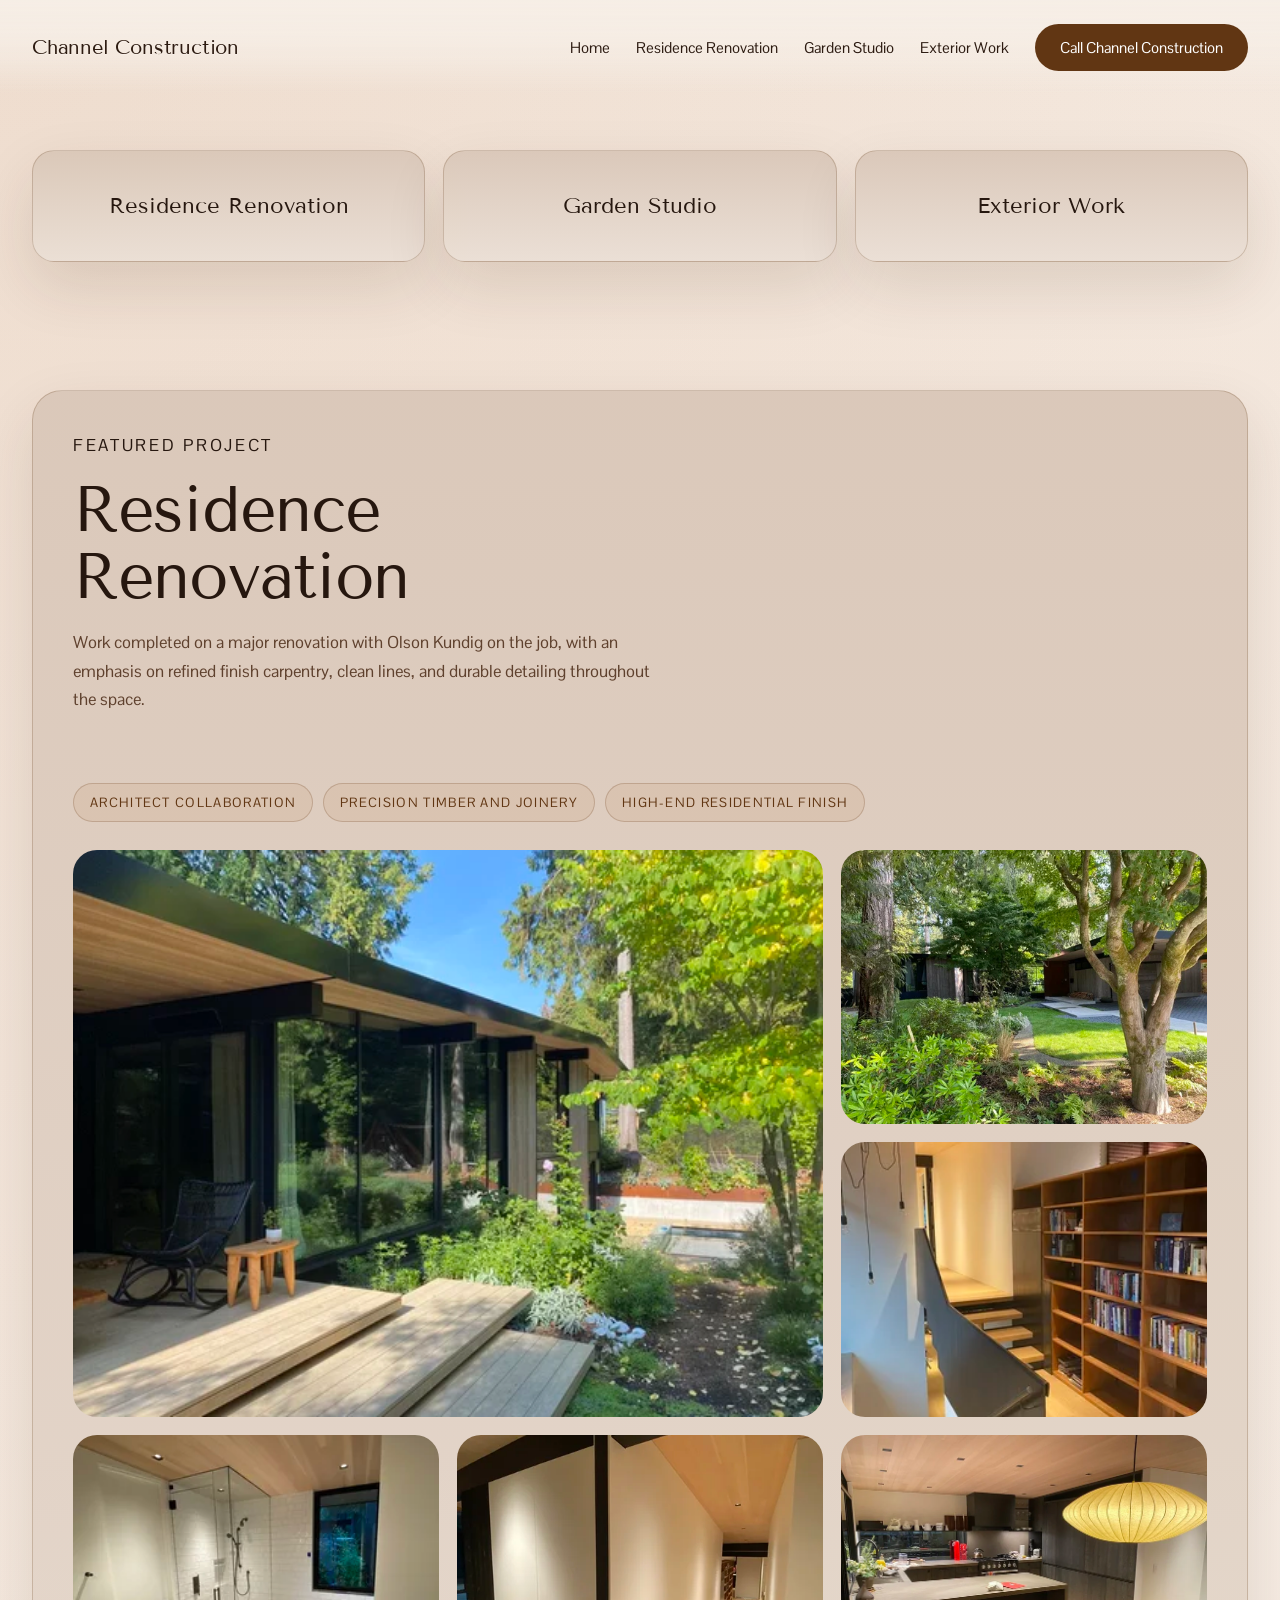
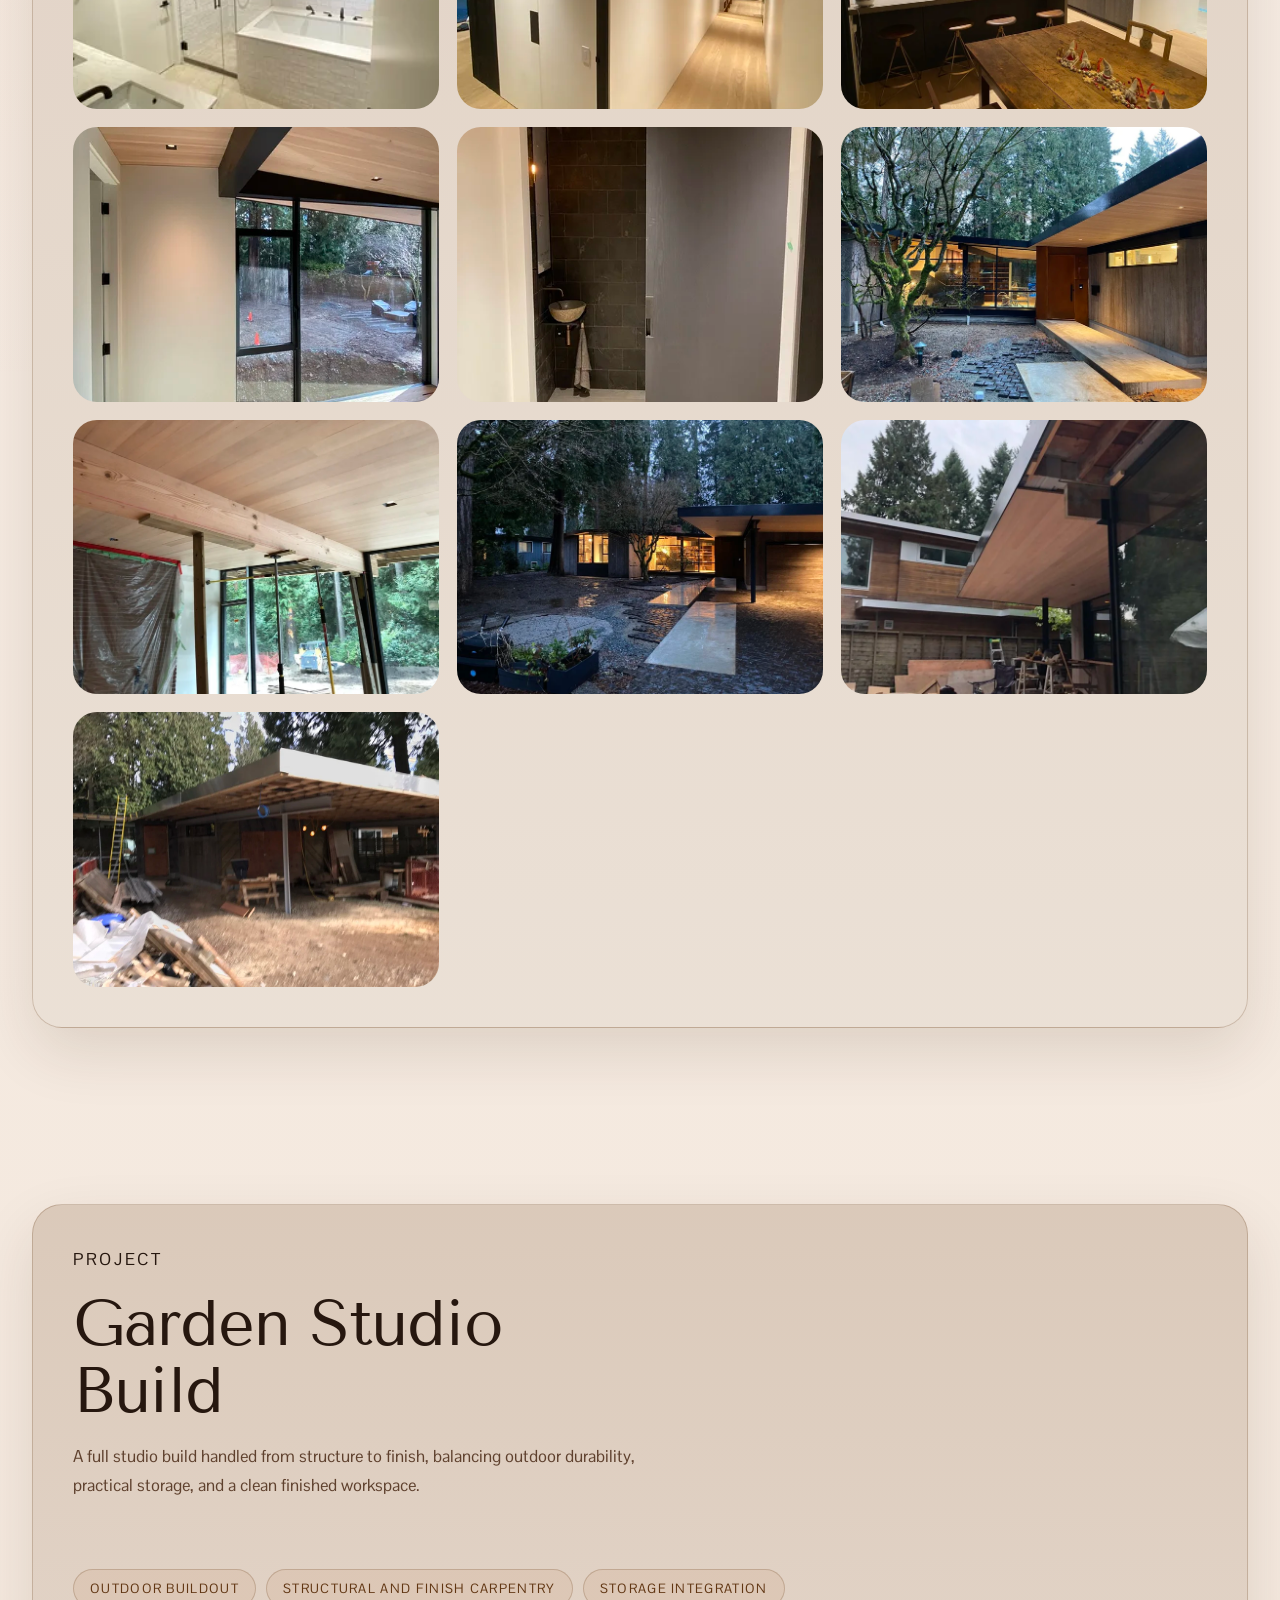
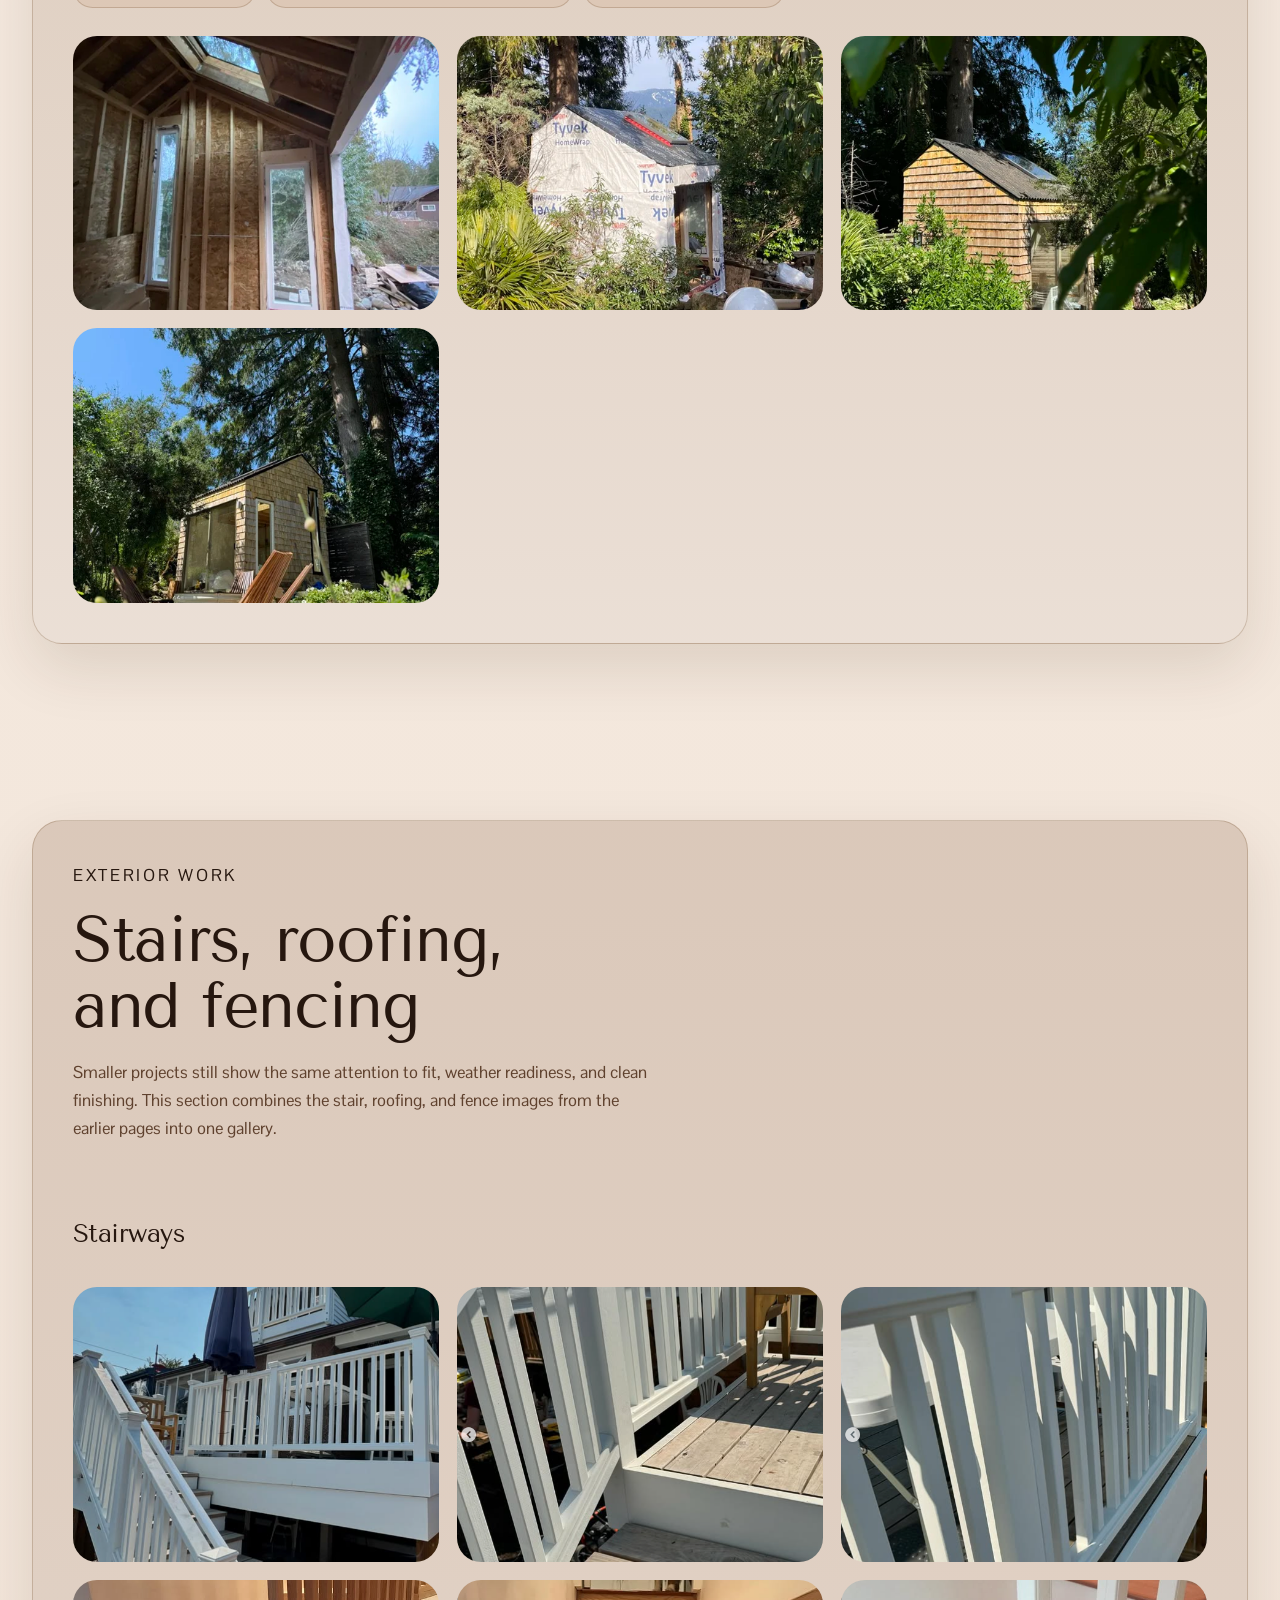
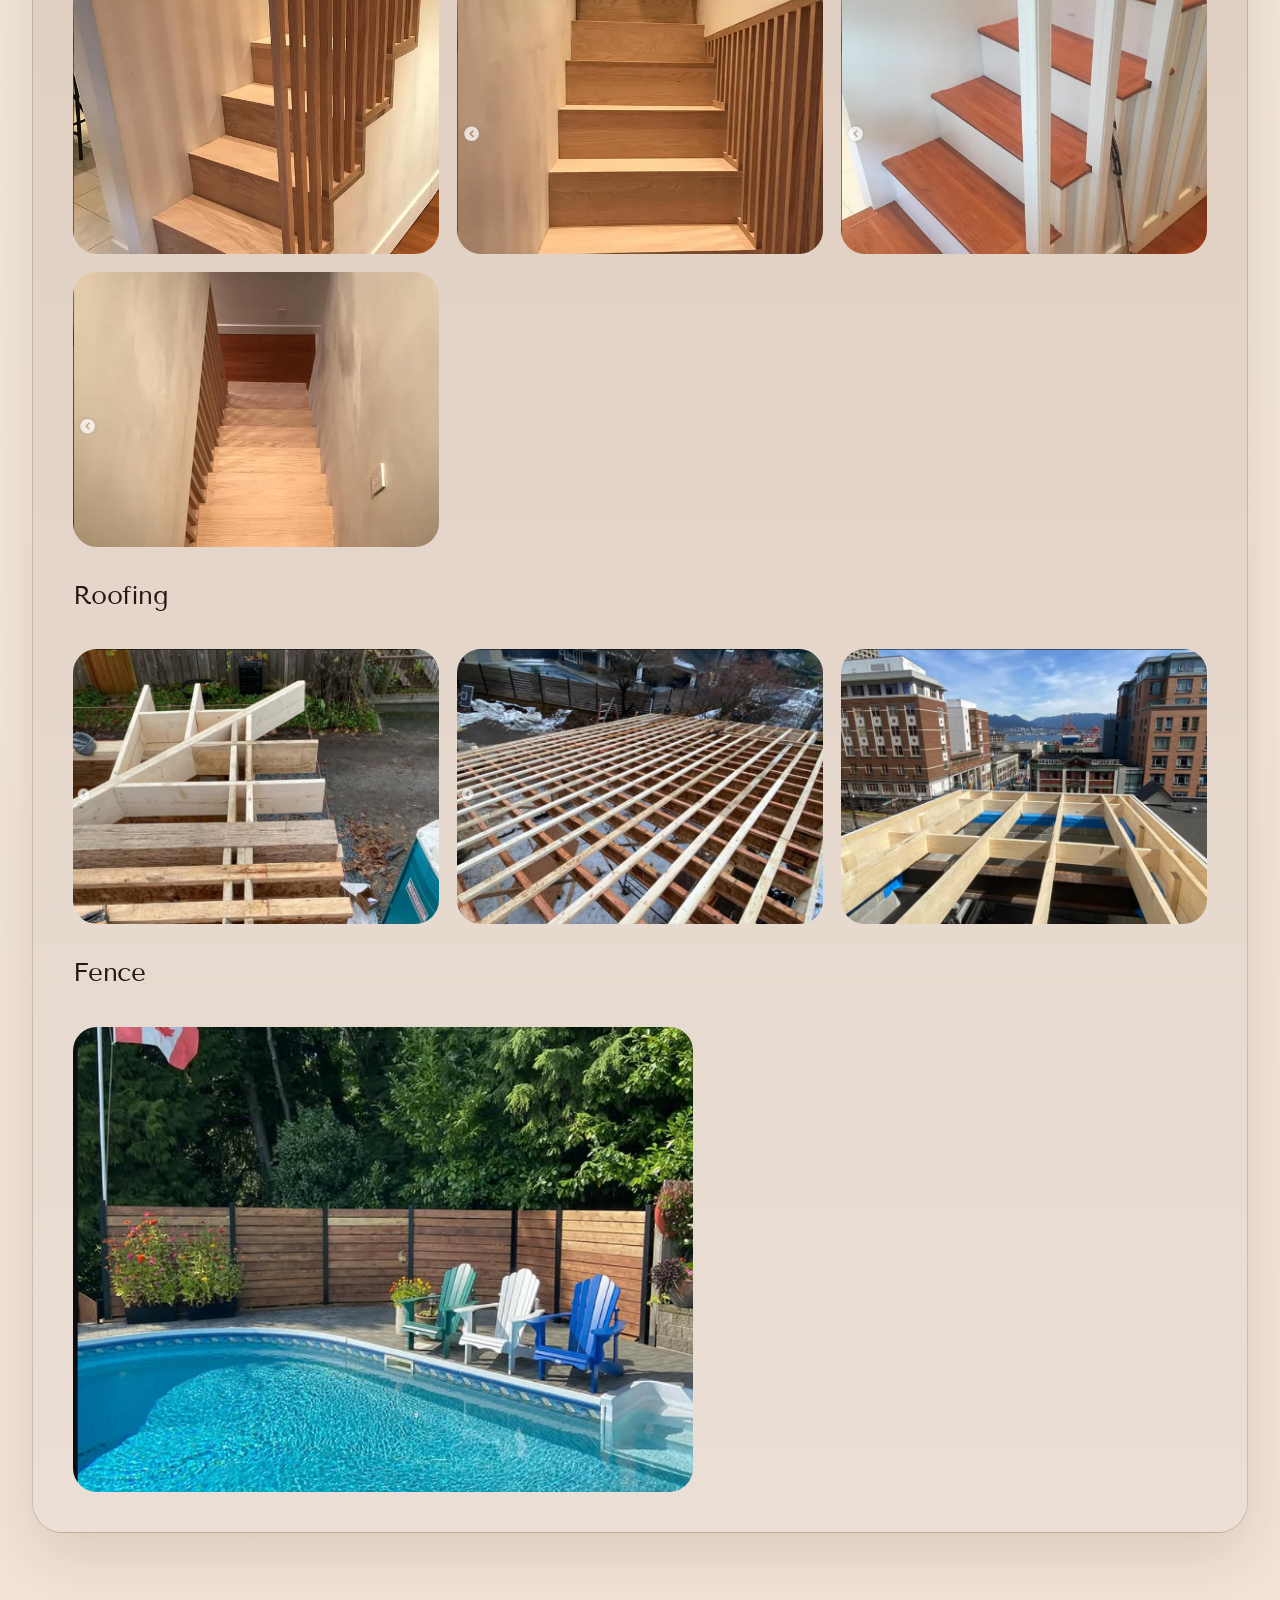
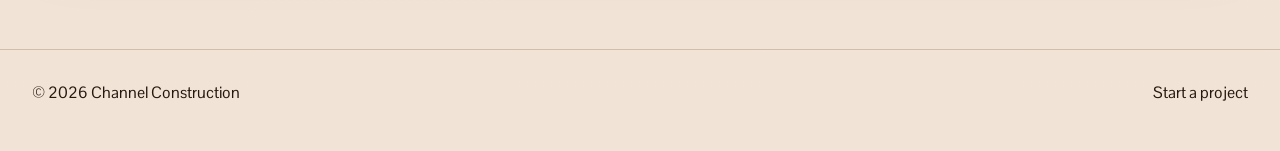
==== commit d57f8f98: "Rename Channel Carpentry to Channel Construction" ====
--- a/portfolio.html
+++ b/portfolio.html
@@ -3,10 +3,10 @@
   <head>
     <meta charset="UTF-8" />
     <meta name="viewport" content="width=device-width, initial-scale=1.0" />
-    <title>Channel Carpentry | Portfolio</title>
+    <title>Channel Construction | Portfolio</title>
     <meta
       name="description"
-      content="Channel Carpentry portfolio featuring residential renovations, garden studio work, stairs, roofing, fencing, and exterior carpentry."
+      content="Channel Construction portfolio featuring residential renovations, garden studio work, stairs, roofing, fencing, and exterior carpentry."
     />
     <link rel="stylesheet" href="index.css" />
   </head>
@@ -15,13 +15,13 @@
 
     <header class="site-header">
       <div class="container topbar">
-        <a class="brand" href="index.html">Channel Carpentry</a>
+        <a class="brand" href="index.html">Channel Construction</a>
         <nav class="site-nav" aria-label="Primary navigation">
           <a href="index.html">Home</a>
           <a href="#olson-kundig">Residence Renovation</a>
           <a href="#garden-studio">Garden Studio</a>
           <a href="#exterior-work">Exterior Work</a>
-          <a class="call-link" href="tel:+15551234567">Call Channel Carpentry</a>
+          <a class="call-link" href="tel:+16048423486">Call Channel Construction</a>
         </nav>
       </div>
     </header>
@@ -133,7 +133,7 @@
 
     <footer class="site-footer">
       <div class="container footer-row">
-        <p>© <span id="year"></span> Channel Carpentry</p>
+        <p>© <span id="year"></span> Channel Construction</p>
         <p><a href="index.html#contact">Start a project</a></p>
       </div>
     </footer>
--- a/index.css
+++ b/index.css
@@ -430,6 +430,11 @@
   max-width: none;
 }
 
+.review-title-intro,
+.review-title-brand {
+  display: block;
+}
+
 .nowrap {
   white-space: nowrap;
 }
@@ -607,11 +612,6 @@
   outline: none;
   border-color: var(--accent-soft);
   box-shadow: 0 0 0 4px rgba(186, 115, 61, 0.12);
-}
-
-.form-note {
-  font-size: 0.94rem;
-  line-height: 1.6;
 }
 
 .portfolio-hero {
@@ -757,34 +757,73 @@
     padding: 64px 0;
   }
 
+  .site-header {
+    position: relative;
+  }
+
   .topbar,
   .footer-row {
     flex-direction: column;
     align-items: flex-start;
     padding: 18px 0;
+    gap: 16px;
   }
 
   .site-nav {
+    width: 100%;
     justify-content: flex-start;
     gap: 14px 18px;
   }
 
   .home-page .site-header {
-    background: rgba(251, 246, 241, 0.82);
+    position: absolute;
+    background: linear-gradient(180deg, rgba(251, 246, 241, 0.94) 0%, rgba(251, 246, 241, 0.74) 50%, rgba(251, 246, 241, 0.2) 100%);
   }
 
   .home-page .hero-home {
     min-height: 88vh;
-    padding-top: 132px;
+    padding-top: 210px;
   }
 
   .hero-copy-centered h1 {
     font-size: clamp(3.1rem, 11vw, 4.9rem);
+    line-height: 0.98;
   }
 
   .hero-subhead {
     white-space: normal;
     font-size: clamp(0.95rem, 4vw, 1.2rem);
+    letter-spacing: 0.08em;
+  }
+
+  .hero-copy-centered .lead {
+    max-width: 34rem;
+    font-size: 1.02rem;
+  }
+
+  .section-head h2,
+  .services-section .section-head h2,
+  .reviews-section .section-head h2 {
+    max-width: none;
+    white-space: normal;
+    font-size: clamp(2.4rem, 8vw, 3.6rem);
+    line-height: 1.08;
+  }
+
+  .reviews-section .nowrap {
+    white-space: normal;
+  }
+
+  .reviews-grid {
+    grid-template-columns: 1fr;
+    gap: 22px;
+  }
+
+  .contact-form,
+  .contact-panel,
+  .info-card,
+  .review-card {
+    padding: 22px;
   }
 }
 
@@ -793,18 +832,42 @@
     --container: calc(100% - 28px);
   }
 
-  .call-link,
-  .button,
-  .button-secondary {
-    width: 100%;
+  .site-nav {
+    gap: 10px 12px;
+  }
+
+  .site-nav a:not(.call-link) {
+    font-size: 0.9rem;
+  }
+
+  .site-nav .call-link {
+    width: auto;
+    min-width: 0;
+    padding: 11px 16px;
+    font-size: 0.92rem;
   }
 
   .hero-actions {
     display: grid;
+    width: 100%;
   }
 
   .section-head h2 {
     font-size: 2.4rem;
+  }
+
+  .reviews-section .section-head {
+    margin-bottom: 28px;
+  }
+
+  .reviews-section .section-head h2 {
+    font-size: clamp(2rem, 10vw, 2.7rem);
+    line-height: 1.08;
+  }
+
+  .review-title-intro,
+  .review-title-brand {
+    display: inline;
   }
 
   .services-section .container,
@@ -819,4 +882,45 @@
     min-width: 0;
     width: 100%;
   }
-}
+
+  .hero-copy-centered h1 {
+    font-size: clamp(2.8rem, 14vw, 4.1rem);
+  }
+
+  .hero-subhead {
+    margin-top: 16px;
+    font-size: 0.95rem;
+  }
+
+  .hero-copy-centered .lead {
+    margin-top: 22px;
+    max-width: 100%;
+    font-size: 0.98rem;
+    line-height: 1.6;
+  }
+
+  .review-card {
+    padding: 20px;
+  }
+
+  .review-card blockquote {
+    font-size: 1rem;
+    line-height: 1.58;
+  }
+
+  .reviewer {
+    margin-top: 16px;
+    font-size: 0.88rem;
+  }
+
+  .portfolio-jump-list a {
+    min-height: 88px;
+    padding: 18px 16px;
+    font-size: 1.05rem;
+  }
+
+  .portfolio-meta span {
+    font-size: 0.74rem;
+    letter-spacing: 0.08em;
+  }
+}
